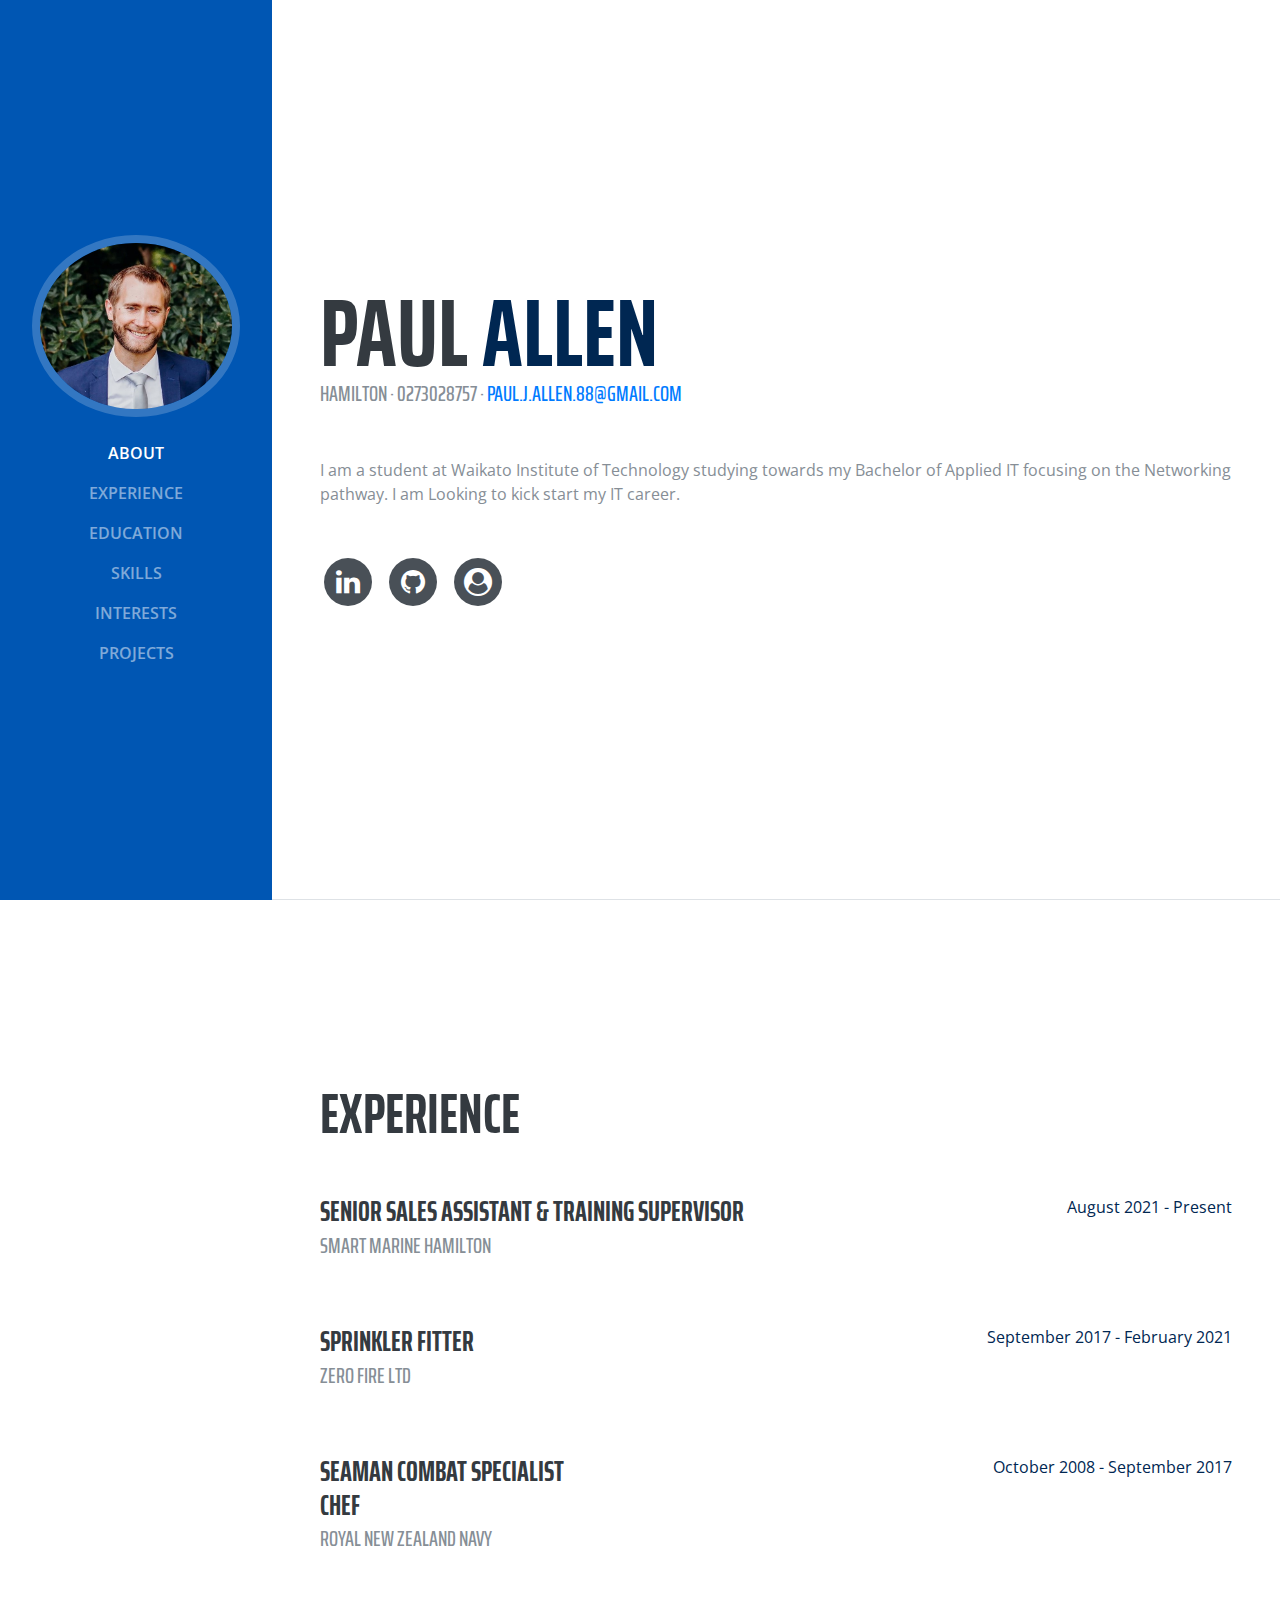
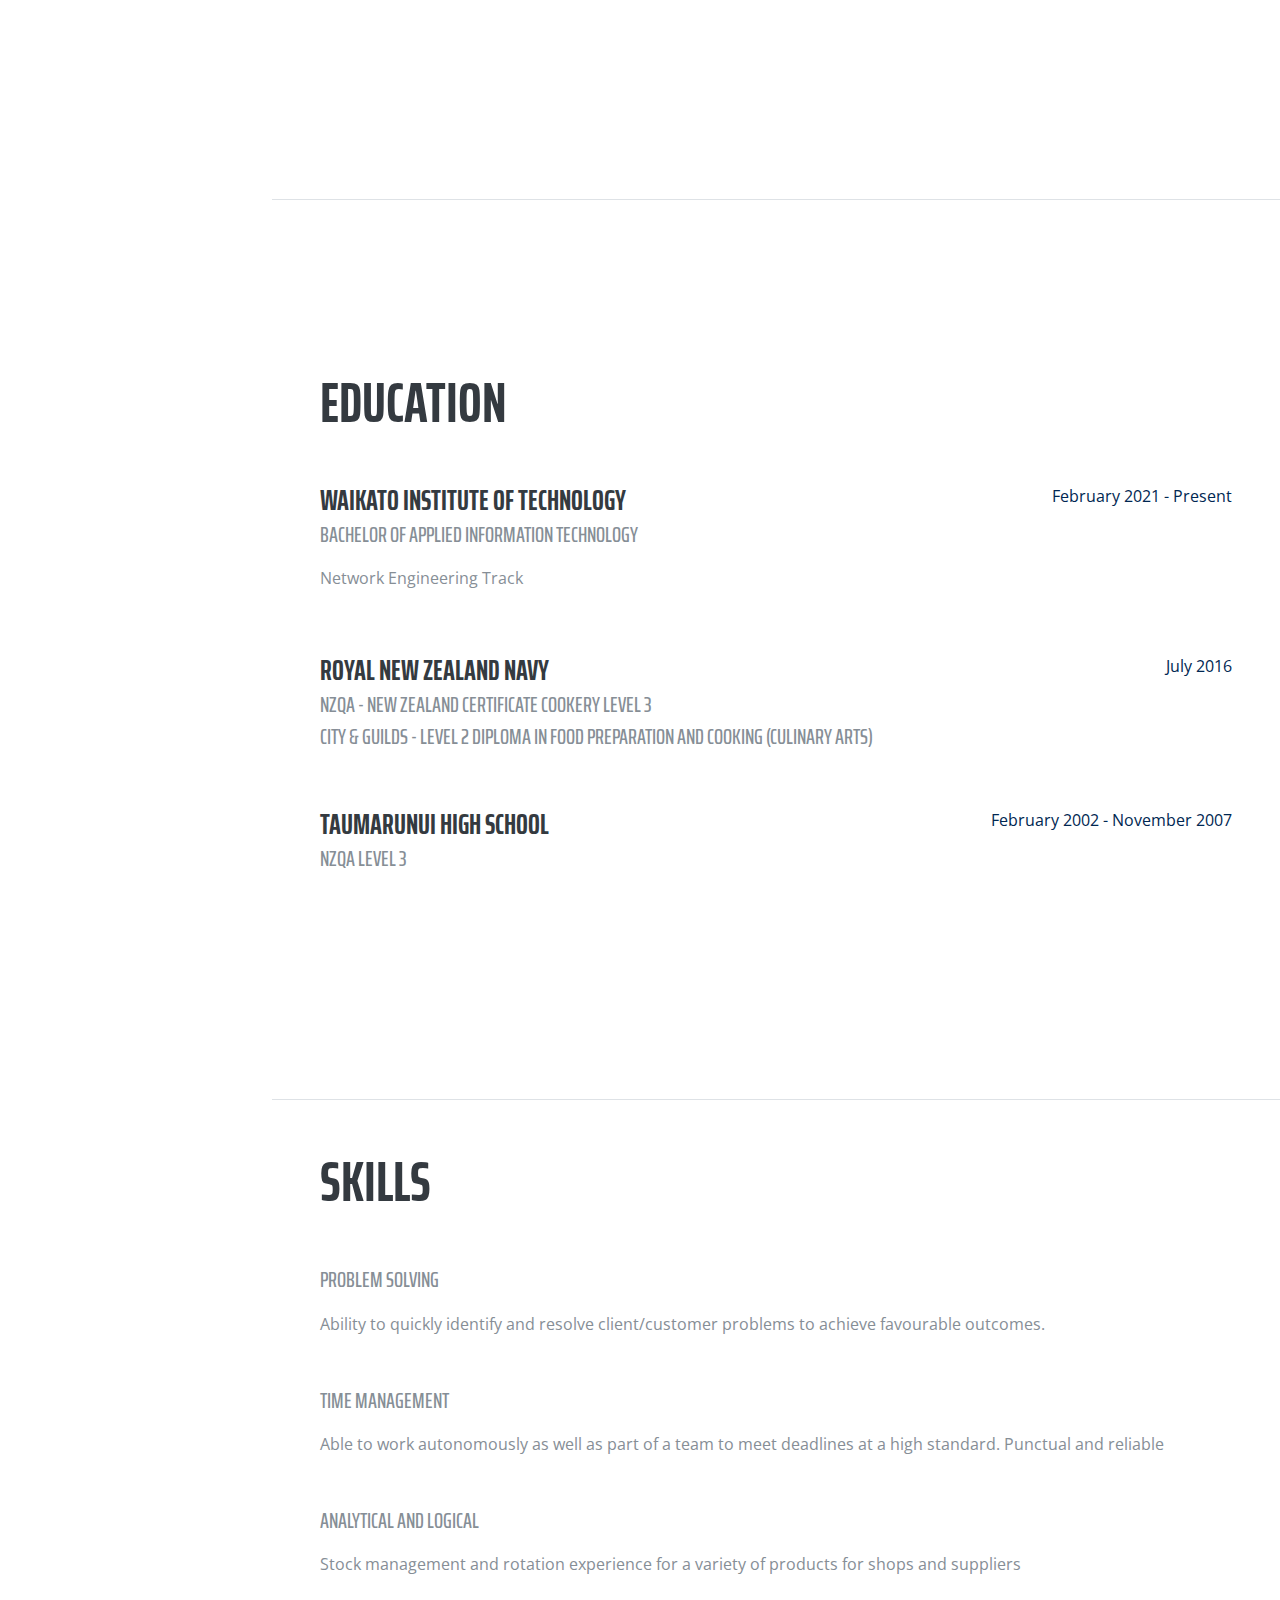
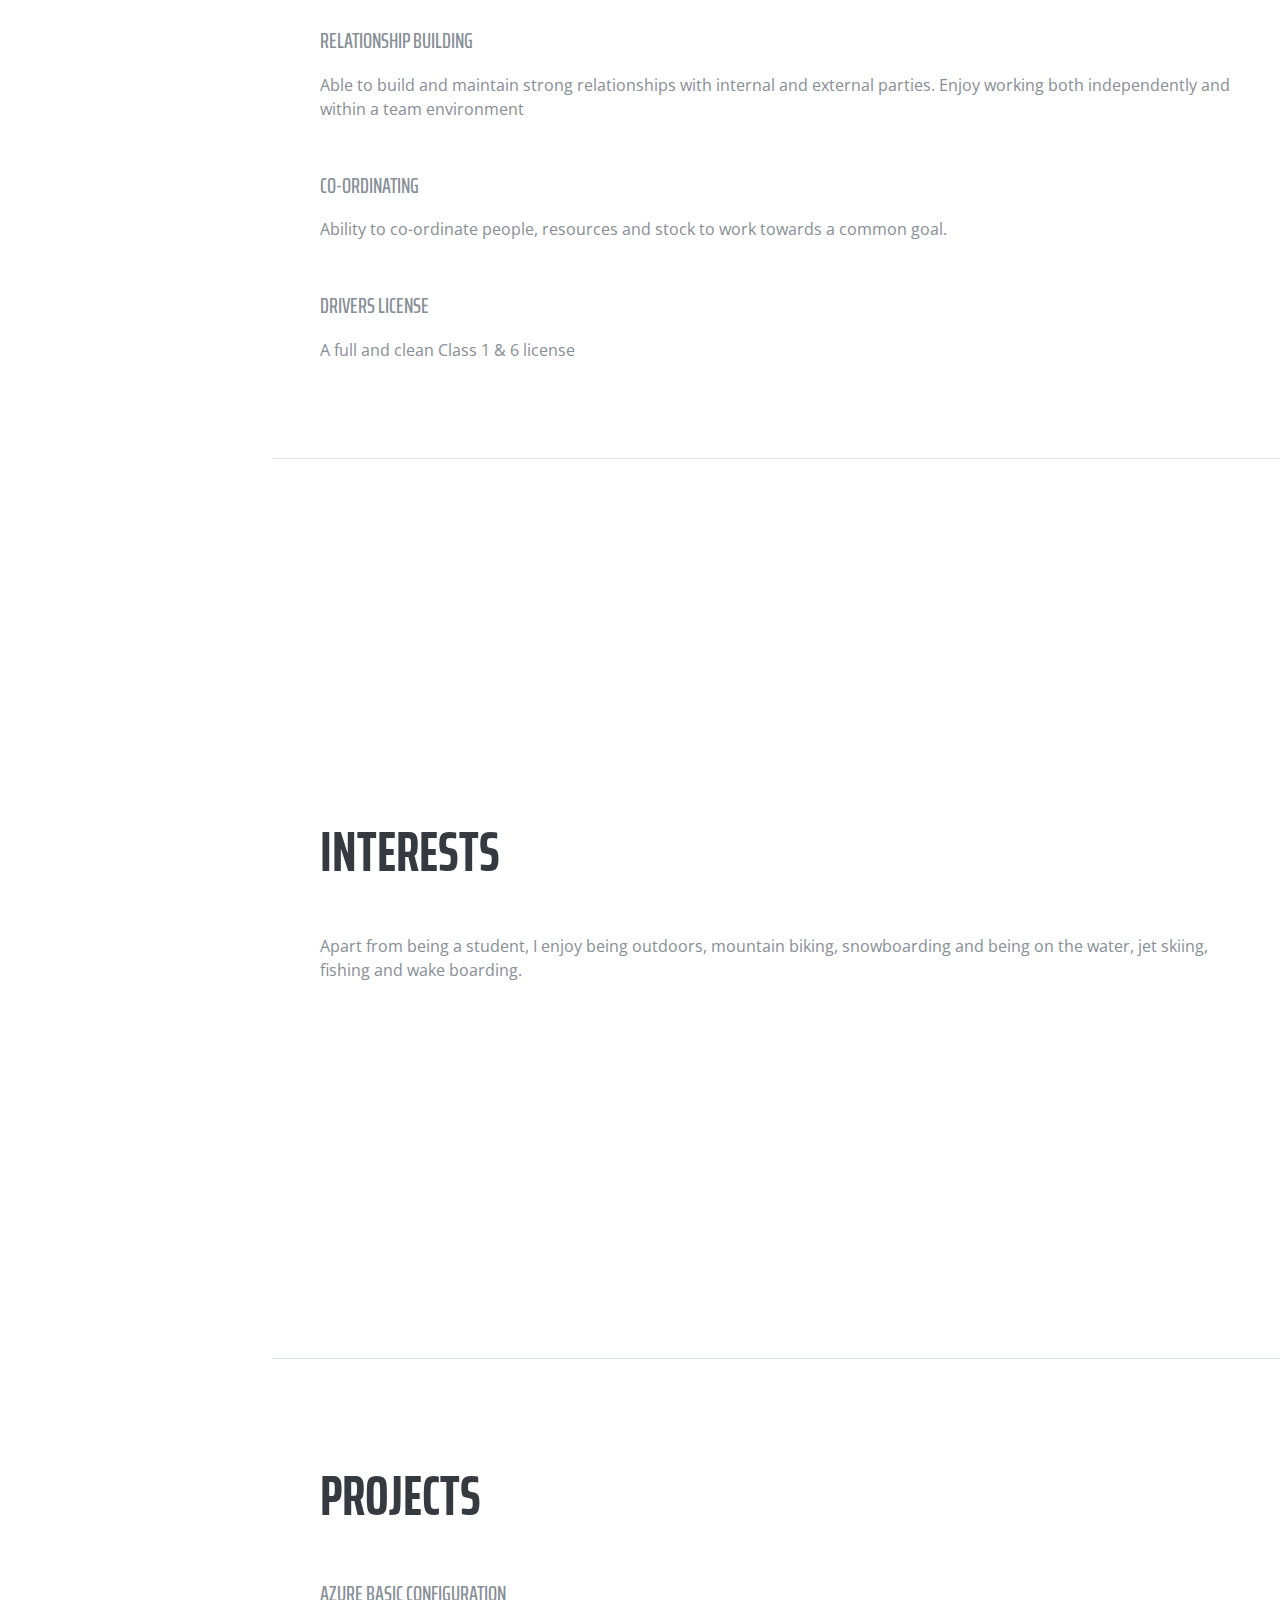
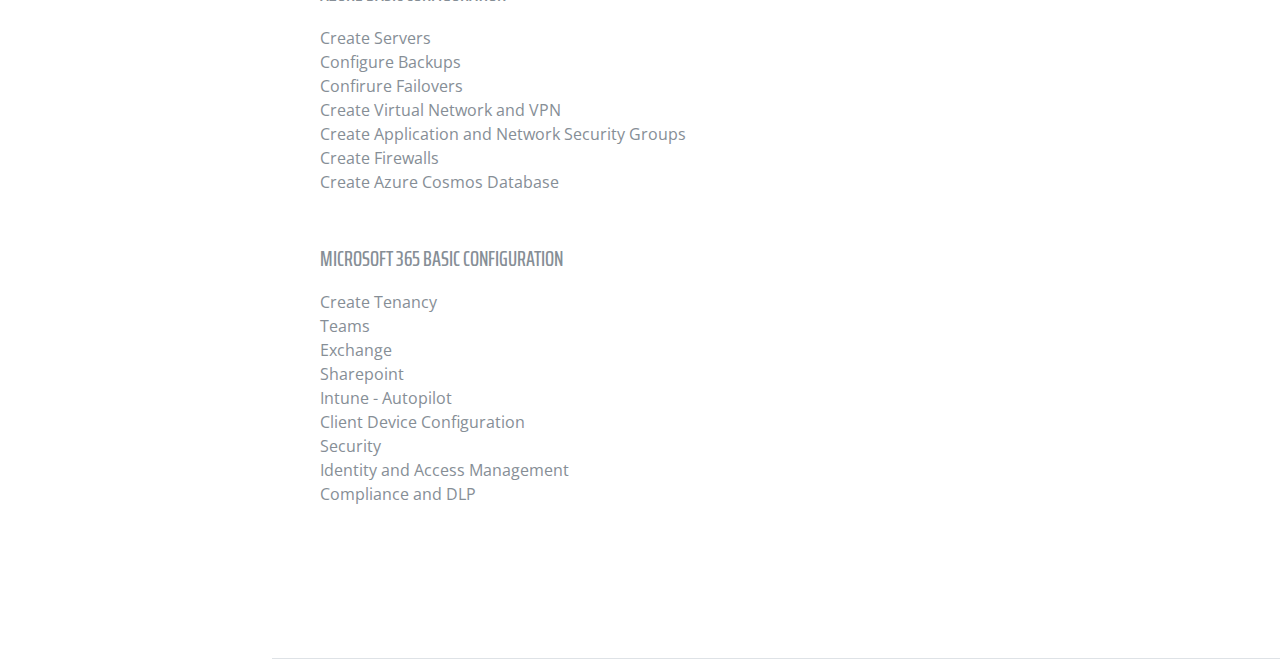
==== index.html @ df07404b "Add files via upload" ====
<!DOCTYPE html>
<html lang="en">

  <head>

    <meta charset="utf-8">
    <meta name="viewport" content="width=device-width, initial-scale=1, shrink-to-fit=no">
    <meta name="description" content="">
    <meta name="author" content="">

    <title>Resume - Start Bootstrap Theme</title>

    <!-- Bootstrap core CSS -->
    <link href="vendor/bootstrap/css/bootstrap.min.css" rel="stylesheet">

    <!-- Custom fonts for this template -->
    <link href="https://fonts.googleapis.com/css?family=Saira+Extra+Condensed:100,200,300,400,500,600,700,800,900" rel="stylesheet">
    <link href="https://fonts.googleapis.com/css?family=Open+Sans:300,300i,400,400i,600,600i,700,700i,800,800i" rel="stylesheet">
    <link href="vendor/font-awesome/css/font-awesome.min.css" rel="stylesheet">
    <link href="vendor/devicons/css/devicons.min.css" rel="stylesheet">
    <link href="vendor/simple-line-icons/css/simple-line-icons.css" rel="stylesheet">

    <!-- Custom styles for this template -->
    <link href="css/resume.min.css" rel="stylesheet">

  </head>

  <body id="page-top">

    <nav class="navbar navbar-expand-lg navbar-dark bg-primary fixed-top" id="sideNav">
      <a class="navbar-brand js-scroll-trigger" href="#page-top">
        <span class="d-block d-lg-none">Start Bootstrap</span>
        <span class="d-none d-lg-block">
          <img class="img-fluid img-profile rounded-circle mx-auto mb-2" src="img/profile.jpg" alt="">
        </span>
      </a>
      <button class="navbar-toggler" type="button" data-toggle="collapse" data-target="#navbarSupportedContent" aria-controls="navbarSupportedContent" aria-expanded="false" aria-label="Toggle navigation">
        <span class="navbar-toggler-icon"></span>
      </button>
      <div class="collapse navbar-collapse" id="navbarSupportedContent">
        <ul class="navbar-nav">
          <li class="nav-item">
            <a class="nav-link js-scroll-trigger" href="#about">About</a>
          </li>
          <li class="nav-item">
            <a class="nav-link js-scroll-trigger" href="#experience">Experience</a>
          </li>
          <li class="nav-item">
            <a class="nav-link js-scroll-trigger" href="#education">Education</a>
          </li>
          <li class="nav-item">
            <a class="nav-link js-scroll-trigger" href="#skills">Skills</a>
          </li>
          <li class="nav-item">
            <a class="nav-link js-scroll-trigger" href="#interests">Interests</a>
          </li>
          <li class="nav-item">
            <a class="nav-link js-scroll-trigger" href="#projects">Projects</a>
          </li>
        </ul>
      </div>
    </nav>

    <div class="container-fluid p-0">

      <section class="resume-section p-3 p-lg-5 d-flex d-column" id="about">
        <div class="my-auto">
          <h1 class="mb-0">Paul
            <span class="text-primary">Allen</span>
          </h1>
          <div class="subheading mb-5">Hamilton · 0273028757 ·
            <a href="mailto:name@email.com">paul.j.allen.88@gmail.com</a>
          </div>
          <p class="mb-5">I am a student at Waikato Institute of Technology studying towards my Bachelor of Applied IT focusing on the Networking pathway. I am Looking to kick start my IT career. </p>
          <ul class="list-inline list-social-icons mb-0">
            <li class="list-inline-item">
              <a href="https://www.linkedin.com/in/paul-allen-242114242/">
                <span class="fa-stack fa-lg">
                  <i class="fa fa-circle fa-stack-2x"></i>
                  <i class="fa fa-linkedin fa-stack-1x fa-inverse"></i>
                </span>
              </a>
            </li>
            <li class="list-inline-item">
              <a href="https://github.com/Paul-Allen">
                <span class="fa-stack fa-lg">
                  <i class="fa fa-circle fa-stack-2x"></i>
                  <i class="fa fa-github fa-stack-1x fa-inverse"></i>
                </span>
              </a>
            </li>
            <li class="list-inline-item">
              <a href="#">
                <span class="fa-stack fa-lg">
                  <i class="fa fa-circle fa-stack-2x"></i>
                  <i class="fa fa-user-circle fa-stack-1x fa-inverse"></i>
                </span>
              </a>
            </li>
          </ul>
        </div>
      </section>

      <section class="resume-section p-3 p-lg-5 d-flex flex-column" id="experience">
        <div class="my-auto">
          <h2 class="mb-5">Experience</h2>

          <div class="resume-item d-flex flex-column flex-md-row mb-5">
            <div class="resume-content mr-auto">
              <h3 class="mb-0">Senior Sales Assistant & Training Supervisor</h3>
              <div class="subheading mb-3">Smart Marine Hamilton</div>
              <p></p>
            </div>
            <div class="resume-date text-md-right">
              <span class="text-primary">August 2021 - Present</span>
            </div>
          </div>

          <div class="resume-item d-flex flex-column flex-md-row mb-5">
            <div class="resume-content mr-auto">
              <h3 class="mb-0">Sprinkler fitter</h3>
              <div class="subheading mb-3">Zero Fire Ltd</div>
              <p></p>
            </div>
            <div class="resume-date text-md-right">
              <span class="text-primary">September 2017 - February 2021</span>
            </div>
          </div>

          <div class="resume-item d-flex flex-column flex-md-row mb-5">
            <div class="resume-content mr-auto">
              <h3 class="mb-0">Seaman Combat Specialist <br>Chef</h3>
              <div class="subheading mb-3">Royal New Zealand Navy</div>
              <p></p>
            </div>
            <div class="resume-date text-md-right">
              <span class="text-primary">October 2008 - September 2017</span>
            </div>
          </div>

        </div>

      </section>

      <section class="resume-section p-3 p-lg-5 d-flex flex-column" id="education">
        <div class="my-auto">
          <h2 class="mb-5">Education</h2>

          <div class="resume-item d-flex flex-column flex-md-row mb-5">
            <div class="resume-content mr-auto">
              <h3 class="mb-0">Waikato Institute of Technology</h3>
              <div class="subheading mb-3">Bachelor of Applied Information Technology</div>
              <div>Network Engineering Track</div>
              <p></p>
            </div>
            <div class="resume-date text-md-right">
              <span class="text-primary">February 2021 - Present</span>
            </div>
          </div>

          <div class="resume-item d-flex flex-column flex-md-row">
            <div class="resume-content mr-auto">
              <h3 class="mb-0">Royal New Zealand Navy</h3>
              <div class="subheading mb-3">NZQA - New Zealand Certificate Cookery Level 3<br>City & Guilds - Level 2 Diploma in Food Preparation and Cooking (Culinary Arts)</div>
              <p><br></p>
            </div>
            <div class="resume-date text-md-right">
              <span class="text-primary">July 2016</span>
            </div>
          </div>

          <div class="resume-item d-flex flex-column flex-md-row">
            <div class="resume-content mr-auto">
              <h3 class="mb-0">Taumarunui High School</h3>
              <div class="subheading mb-3">NZQA Level 3</div>
              <p><br></p>
            </div>
            <div class="resume-date text-md-right">
              <span class="text-primary">February 2002 - November 2007</span>
            </div>
          </div>

        </div>
      </section>

      <section class="resume-section p-3 p-lg-5 d-flex flex-column" id="skills">
        <div class="my-auto">
          <h2 class="mb-5">Skills</h2>

          <div class="subheading mb-3">Problem solving</div>
          <p class="mb-5">Ability to quickly identify and resolve client/customer problems to achieve favourable
            outcomes.</p>

          <div class="subheading mb-3">Time management</div>
          <p class="mb-5">Able to work autonomously as well as part of a team to meet deadlines at a high standard.
            Punctual and reliable</p>

          <div class="subheading mb-3">Analytical and Logical</div>
          <p class="mb-5">Stock management and rotation experience for a variety of products for shops and suppliers</p>

          <div class="subheading mb-3">Relationship Building </div>
          <p class="mb-5">Able to build and maintain strong relationships with internal and external parties.
            Enjoy working both independently and within a team environment
          </p>

          <div class="subheading mb-3">Co-Ordinating</div>
          <p class="mb-5">Ability to co-ordinate people, resources and stock to work towards a common goal.
          </p>

          <div class="subheading mb-3">Drivers License</div>
          <p class="mb-5">A full and clean Class 1 & 6 license</p>

        </div>
      </section>

      <section class="resume-section p-3 p-lg-5 d-flex flex-column" id="interests">
        <div class="my-auto">
          <h2 class="mb-5">Interests</h2>
          <p>Apart from being a student, I enjoy being outdoors, mountain biking, snowboarding and being on the water, jet skiing, fishing and wake boarding.</p>
          <p class="mb-0"></p>
        </div>
      </section>

      <section class="resume-section p-3 p-lg-5 d-flex flex-column" id="projects">
        <div class="my-auto">
          <h2 class="mb-5">Projects</h2>

          <div class="subheading mb-3">Azure Basic Configuration</div>
          <p class="mb-5">
            Create Servers<br>
            Configure Backups<br>
            Confirure Failovers<br>
            Create Virtual Network and VPN<br>
            Create Application and Network Security Groups<br>
            Create Firewalls<br>
            Create Azure Cosmos Database

          </p>

          <div class="subheading mb-3">Microsoft 365 Basic Configuration</div>
        <p class="mb-5">
          Create Tenancy<br>
          Teams<br>
          Exchange<br>
          Sharepoint<br>
          Intune - Autopilot<br>
          Client Device Configuration<br>
          Security<br>
          Identity and Access Management<br>
          Compliance and DLP
        </p>

        </div>
      </section>

    </div>

    <!-- Bootstrap core JavaScript -->
    <script src="vendor/jquery/jquery.min.js"></script>
    <script src="vendor/bootstrap/js/bootstrap.bundle.min.js"></script>

    <!-- Plugin JavaScript -->
    <script src="vendor/jquery-easing/jquery.easing.min.js"></script>

    <!-- Custom scripts for this template -->
    <script src="js/resume.min.js"></script>

  </body>

</html>
---- vendor/devicons/css/devicons.min.css ----
/*!
 *  Devicons 1.8.0 made by Theodore Vorillas / http://vorillaz.com 
 */
@font-face{font-family:devicons;src:url(../fonts/devicons.eot?xqxft6);src:url(../fonts/devicons.eot?#iefixxqxft6) format("embedded-opentype"),url(../fonts/devicons.woff?xqxft6) format("woff"),url(../fonts/devicons.ttf?xqxft6) format("truetype"),url(../fonts/devicons.svg?xqxft6#devicons) format("svg");font-weight:400;font-style:normal}.devicons{font-family:devicons;speak:none;font-style:normal;font-weight:400;font-variant:normal;text-transform:none;line-height:1;-webkit-font-smoothing:antialiased;-moz-osx-font-smoothing:grayscale}.devicons-git:before{content:"\e602"}.devicons-git_compare:before{content:"\e628"}.devicons-git_branch:before{content:"\e625"}.devicons-git_commit:before{content:"\e629"}.devicons-git_pull_request:before{content:"\e626"}.devicons-git_merge:before{content:"\e627"}.devicons-bitbucket:before{content:"\e603"}.devicons-github_alt:before{content:"\e608"}.devicons-github_badge:before{content:"\e609"}.devicons-github:before{content:"\e60a"}.devicons-github_full:before{content:"\e617"}.devicons-java:before{content:"\e638"}.devicons-ruby:before{content:"\e639"}.devicons-scala:before{content:"\e637"}.devicons-python:before{content:"\e63c"}.devicons-go:before{content:"\e624"}.devicons-ruby_on_rails:before{content:"\e63b"}.devicons-django:before{content:"\e61d"}.devicons-markdown:before{content:"\e63e"}.devicons-php:before{content:"\e63d"}.devicons-mysql:before{content:"\e604"}.devicons-streamline:before{content:"\e605"}.devicons-database:before{content:"\e606"}.devicons-laravel:before{content:"\e63f"}.devicons-javascript:before{content:"\e64e"}.devicons-angular:before{content:"\e653"}.devicons-backbone:before{content:"\e652"}.devicons-coffeescript:before{content:"\e651"}.devicons-jquery:before{content:"\e650"}.devicons-modernizr:before{content:"\e620"}.devicons-jquery_ui:before{content:"\e654"}.devicons-ember:before{content:"\e61b"}.devicons-dojo:before{content:"\e61c"}.devicons-nodejs:before{content:"\e619"}.devicons-nodejs_small:before{content:"\e618"}.devicons-javascript_shield:before{content:"\e64f"}.devicons-bootstrap:before{content:"\e647"}.devicons-sass:before{content:"\e64b"}.devicons-css3_full:before{content:"\e64a"}.devicons-css3:before{content:"\e649"}.devicons-html5:before{content:"\e636"}.devicons-html5_multimedia:before{content:"\e632"}.devicons-html5_device_access:before{content:"\e633"}.devicons-html5_3d_effects:before{content:"\e635"}.devicons-html5_connectivity:before{content:"\e634"}.devicons-ghost_small:before{content:"\e614"}.devicons-ghost:before{content:"\e61f"}.devicons-magento:before{content:"\e640"}.devicons-joomla:before{content:"\e641"}.devicons-jekyll_small:before{content:"\e60d"}.devicons-drupal:before{content:"\e642"}.devicons-wordpress:before{content:"\e60b"}.devicons-grunt:before{content:"\e64c"}.devicons-bower:before{content:"\e64d"}.devicons-npm:before{content:"\e61e"}.devicons-yahoo_small:before{content:"\e62b"}.devicons-yahoo:before{content:"\e615"}.devicons-bing_small:before{content:"\e600"}.devicons-windows:before{content:"\e60f"}.devicons-linux:before{content:"\e612"}.devicons-ubuntu:before{content:"\e63a"}.devicons-android:before{content:"\e60e"}.devicons-apple:before{content:"\e611"}.devicons-appstore:before{content:"\e613"}.devicons-phonegap:before{content:"\e630"}.devicons-blackberry:before{content:"\e623"}.devicons-stackoverflow:before{content:"\e610"}.devicons-techcrunch:before{content:"\e62c"}.devicons-codrops:before{content:"\e62f"}.devicons-css_tricks:before{content:"\e601"}.devicons-smashing_magazine:before{content:"\e62d"}.devicons-netmagazine:before{content:"\e62e"}.devicons-codepen:before{content:"\e616"}.devicons-cssdeck:before{content:"\e62a"}.devicons-hackernews:before{content:"\e61a"}.devicons-dropbox:before{content:"\e607"}.devicons-google_drive:before{content:"\e631"}.devicons-visualstudio:before{content:"\e60c"}.devicons-unity_small:before{content:"\e621"}.devicons-raspberry_pi:before{content:"\e622"}.devicons-chrome:before{content:"\e643"}.devicons-ie:before{content:"\e644"}.devicons-firefox:before{content:"\e645"}.devicons-opera:before{content:"\e646"}.devicons-safari:before{content:"\e648"}.devicons-swift:before{content:"\e655"}.devicons-symfony:before{content:"\e656"}.devicons-symfony_badge:before{content:"\e657"}.devicons-less:before{content:"\e658"}.devicons-stylus:before{content:"\e659"}.devicons-trello:before{content:"\e65a"}.devicons-atlassian:before{content:"\e65b"}.devicons-jira:before{content:"\e65c"}.devicons-envato:before{content:"\e65d"}.devicons-snap_svg:before{content:"\e65e"}.devicons-raphael:before{content:"\e65f"}.devicons-google_analytics:before{content:"\e660"}.devicons-compass:before{content:"\e661"}.devicons-onedrive:before{content:"\e662"}.devicons-gulp:before{content:"\e663"}.devicons-atom:before{content:"\e664"}.devicons-cisco:before{content:"\e665"}.devicons-nancy:before{content:"\e666"}.devicons-clojure:before{content:"\e668"}.devicons-clojure_alt:before{content:"\e66a"}.devicons-perl:before{content:"\e669"}.devicons-celluloid:before{content:"\e66b"}.devicons-w3c:before{content:"\e66c"}.devicons-redis:before{content:"\e66d"}.devicons-postgresql:before{content:"\e66e"}.devicons-webplatform:before{content:"\e66f"}.devicons-jenkins:before{content:"\e667"}.devicons-requirejs:before{content:"\e670"}.devicons-opensource:before{content:"\e671"}.devicons-typo3:before{content:"\e672"}.devicons-uikit:before{content:"\e673"}.devicons-doctrine:before{content:"\e674"}.devicons-groovy:before{content:"\e675"}.devicons-nginx:before{content:"\e676"}.devicons-haskell:before{content:"\e677"}.devicons-zend:before{content:"\e678"}.devicons-gnu:before{content:"\e679"}.devicons-yeoman:before{content:"\e67a"}.devicons-heroku:before{content:"\e67b"}.devicons-debian:before{content:"\e67d"}.devicons-travis:before{content:"\e67e"}.devicons-dotnet:before{content:"\e67f"}.devicons-codeigniter:before{content:"\e680"}.devicons-javascript_badge:before{content:"\e681"}.devicons-yii:before{content:"\e682"}.devicons-msql_server:before{content:"\e67c"}.devicons-composer:before{content:"\e683"}.devicons-krakenjs_badge:before{content:"\e684"}.devicons-krakenjs:before{content:"\e685"}.devicons-mozilla:before{content:"\e686"}.devicons-firebase:before{content:"\e687"}.devicons-sizzlejs:before{content:"\e688"}.devicons-creativecommons:before{content:"\e689"}.devicons-creativecommons_badge:before{content:"\e68a"}.devicons-mitlicence:before{content:"\e68b"}.devicons-senchatouch:before{content:"\e68c"}.devicons-bugsense:before{content:"\e68d"}.devicons-extjs:before{content:"\e68e"}.devicons-mootools_badge:before{content:"\e68f"}.devicons-mootools:before{content:"\e690"}.devicons-ruby_rough:before{content:"\e691"}.devicons-komodo:before{content:"\e692"}.devicons-coda:before{content:"\e693"}.devicons-bintray:before{content:"\e694"}.devicons-terminal:before{content:"\e695"}.devicons-code:before{content:"\e696"}.devicons-responsive:before{content:"\e697"}.devicons-dart:before{content:"\e698"}.devicons-aptana:before{content:"\e699"}.devicons-mailchimp:before{content:"\e69a"}.devicons-netbeans:before{content:"\e69b"}.devicons-dreamweaver:before{content:"\e69c"}.devicons-brackets:before{content:"\e69d"}.devicons-eclipse:before{content:"\e69e"}.devicons-cloud9:before{content:"\e69f"}.devicons-scrum:before{content:"\e6a0"}.devicons-prolog:before{content:"\e6a1"}.devicons-terminal_badge:before{content:"\e6a2"}.devicons-code_badge:before{content:"\e6a3"}.devicons-mongodb:before{content:"\e6a4"}.devicons-meteor:before{content:"\e6a5"}.devicons-meteorfull:before{content:"\e6a6"}.devicons-fsharp:before{content:"\e6a7"}.devicons-rust:before{content:"\e6a8"}.devicons-ionic:before{content:"\e6a9"}.devicons-sublime:before{content:"\e6aa"}.devicons-appcelerator:before{content:"\e6ab"}.devicons-asterisk:before{content:"\e6ac"}.devicons-aws:before{content:"\e6ad"}.devicons-digital-ocean:before{content:"\e6ae"}.devicons-dlang:before{content:"\e6af"}.devicons-docker:before{content:"\e6b0"}.devicons-erlang:before{content:"\e6b1"}.devicons-google-cloud-platform:before{content:"\e6b2"}.devicons-grails:before{content:"\e6b3"}.devicons-illustrator:before{content:"\e6b4"}.devicons-intellij:before{content:"\e6b5"}.devicons-materializecss:before{content:"\e6b6"}.devicons-openshift:before{content:"\e6b7"}.devicons-photoshop:before{content:"\e6b8"}.devicons-rackspace:before{content:"\e6b9"}.devicons-react:before{content:"\e6ba"}.devicons-redhat:before{content:"\e6bb"}.devicons-scriptcs:before{content:"\e6bc"}.devicons-sqllite:before{content:"\e6c4"}.devicons-vim:before{content:"\e6c5"}
---- vendor/simple-line-icons/css/simple-line-icons.css ----
@font-face {
  font-family: 'simple-line-icons';
  src: url('../fonts/Simple-Line-Icons.eot?v=2.4.0');
  src: url('../fonts/Simple-Line-Icons.eot?v=2.4.0#iefix') format('embedded-opentype'), url('../fonts/Simple-Line-Icons.woff2?v=2.4.0') format('woff2'), url('../fonts/Simple-Line-Icons.ttf?v=2.4.0') format('truetype'), url('../fonts/Simple-Line-Icons.woff?v=2.4.0') format('woff'), url('../fonts/Simple-Line-Icons.svg?v=2.4.0#simple-line-icons') format('svg');
  font-weight: normal;
  font-style: normal;
}
/*
 Use the following CSS code if you want to have a class per icon.
 Instead of a list of all class selectors, you can use the generic [class*="icon-"] selector, but it's slower:
*/
.icon-user,
.icon-people,
.icon-user-female,
.icon-user-follow,
.icon-user-following,
.icon-user-unfollow,
.icon-login,
.icon-logout,
.icon-emotsmile,
.icon-phone,
.icon-call-end,
.icon-call-in,
.icon-call-out,
.icon-map,
.icon-location-pin,
.icon-direction,
.icon-directions,
.icon-compass,
.icon-layers,
.icon-menu,
.icon-list,
.icon-options-vertical,
.icon-options,
.icon-arrow-down,
.icon-arrow-left,
.icon-arrow-right,
.icon-arrow-up,
.icon-arrow-up-circle,
.icon-arrow-left-circle,
.icon-arrow-right-circle,
.icon-arrow-down-circle,
.icon-check,
.icon-clock,
.icon-plus,
.icon-minus,
.icon-close,
.icon-event,
.icon-exclamation,
.icon-organization,
.icon-trophy,
.icon-screen-smartphone,
.icon-screen-desktop,
.icon-plane,
.icon-notebook,
.icon-mustache,
.icon-mouse,
.icon-magnet,
.icon-energy,
.icon-disc,
.icon-cursor,
.icon-cursor-move,
.icon-crop,
.icon-chemistry,
.icon-speedometer,
.icon-shield,
.icon-screen-tablet,
.icon-magic-wand,
.icon-hourglass,
.icon-graduation,
.icon-ghost,
.icon-game-controller,
.icon-fire,
.icon-eyeglass,
.icon-envelope-open,
.icon-envelope-letter,
.icon-bell,
.icon-badge,
.icon-anchor,
.icon-wallet,
.icon-vector,
.icon-speech,
.icon-puzzle,
.icon-printer,
.icon-present,
.icon-playlist,
.icon-pin,
.icon-picture,
.icon-handbag,
.icon-globe-alt,
.icon-globe,
.icon-folder-alt,
.icon-folder,
.icon-film,
.icon-feed,
.icon-drop,
.icon-drawer,
.icon-docs,
.icon-doc,
.icon-diamond,
.icon-cup,
.icon-calculator,
.icon-bubbles,
.icon-briefcase,
.icon-book-open,
.icon-basket-loaded,
.icon-basket,
.icon-bag,
.icon-action-undo,
.icon-action-redo,
.icon-wrench,
.icon-umbrella,
.icon-trash,
.icon-tag,
.icon-support,
.icon-frame,
.icon-size-fullscreen,
.icon-size-actual,
.icon-shuffle,
.icon-share-alt,
.icon-share,
.icon-rocket,
.icon-question,
.icon-pie-chart,
.icon-pencil,
.icon-note,
.icon-loop,
.icon-home,
.icon-grid,
.icon-graph,
.icon-microphone,
.icon-music-tone-alt,
.icon-music-tone,
.icon-earphones-alt,
.icon-earphones,
.icon-equalizer,
.icon-like,
.icon-dislike,
.icon-control-start,
.icon-control-rewind,
.icon-control-play,
.icon-control-pause,
.icon-control-forward,
.icon-control-end,
.icon-volume-1,
.icon-volume-2,
.icon-volume-off,
.icon-calendar,
.icon-bulb,
.icon-chart,
.icon-ban,
.icon-bubble,
.icon-camrecorder,
.icon-camera,
.icon-cloud-download,
.icon-cloud-upload,
.icon-envelope,
.icon-eye,
.icon-flag,
.icon-heart,
.icon-info,
.icon-key,
.icon-link,
.icon-lock,
.icon-lock-open,
.icon-magnifier,
.icon-magnifier-add,
.icon-magnifier-remove,
.icon-paper-clip,
.icon-paper-plane,
.icon-power,
.icon-refresh,
.icon-reload,
.icon-settings,
.icon-star,
.icon-symbol-female,
.icon-symbol-male,
.icon-target,
.icon-credit-card,
.icon-paypal,
.icon-social-tumblr,
.icon-social-twitter,
.icon-social-facebook,
.icon-social-instagram,
.icon-social-linkedin,
.icon-social-pinterest,
.icon-social-github,
.icon-social-google,
.icon-social-reddit,
.icon-social-skype,
.icon-social-dribbble,
.icon-social-behance,
.icon-social-foursqare,
.icon-social-soundcloud,
.icon-social-spotify,
.icon-social-stumbleupon,
.icon-social-youtube,
.icon-social-dropbox,
.icon-social-vkontakte,
.icon-social-steam {
  font-family: 'simple-line-icons';
  speak: none;
  font-style: normal;
  font-weight: normal;
  font-variant: normal;
  text-transform: none;
  line-height: 1;
  /* Better Font Rendering =========== */
  -webkit-font-smoothing: antialiased;
  -moz-osx-font-smoothing: grayscale;
}
.icon-user:before {
  content: "\e005";
}
.icon-people:before {
  content: "\e001";
}
.icon-user-female:before {
  content: "\e000";
}
.icon-user-follow:before {
  content: "\e002";
}
.icon-user-following:before {
  content: "\e003";
}
.icon-user-unfollow:before {
  content: "\e004";
}
.icon-login:before {
  content: "\e066";
}
.icon-logout:before {
  content: "\e065";
}
.icon-emotsmile:before {
  content: "\e021";
}
.icon-phone:before {
  content: "\e600";
}
.icon-call-end:before {
  content: "\e048";
}
.icon-call-in:before {
  content: "\e047";
}
.icon-call-out:before {
  content: "\e046";
}
.icon-map:before {
  content: "\e033";
}
.icon-location-pin:before {
  content: "\e096";
}
.icon-direction:before {
  content: "\e042";
}
.icon-directions:before {
  content: "\e041";
}
.icon-compass:before {
  content: "\e045";
}
.icon-layers:before {
  content: "\e034";
}
.icon-menu:before {
  content: "\e601";
}
.icon-list:before {
  content: "\e067";
}
.icon-options-vertical:before {
  content: "\e602";
}
.icon-options:before {
  content: "\e603";
}
.icon-arrow-down:before {
  content: "\e604";
}
.icon-arrow-left:before {
  content: "\e605";
}
.icon-arrow-right:before {
  content: "\e606";
}
.icon-arrow-up:before {
  content: "\e607";
}
.icon-arrow-up-circle:before {
  content: "\e078";
}
.icon-arrow-left-circle:before {
  content: "\e07a";
}
.icon-arrow-right-circle:before {
  content: "\e079";
}
.icon-arrow-down-circle:before {
  content: "\e07b";
}
.icon-check:before {
  content: "\e080";
}
.icon-clock:before {
  content: "\e081";
}
.icon-plus:before {
  content: "\e095";
}
.icon-minus:before {
  content: "\e615";
}
.icon-close:before {
  content: "\e082";
}
.icon-event:before {
  content: "\e619";
}
.icon-exclamation:before {
  content: "\e617";
}
.icon-organization:before {
  content: "\e616";
}
.icon-trophy:before {
  content: "\e006";
}
.icon-screen-smartphone:before {
  content: "\e010";
}
.icon-screen-desktop:before {
  content: "\e011";
}
.icon-plane:before {
  content: "\e012";
}
.icon-notebook:before {
  content: "\e013";
}
.icon-mustache:before {
  content: "\e014";
}
.icon-mouse:before {
  content: "\e015";
}
.icon-magnet:before {
  content: "\e016";
}
.icon-energy:before {
  content: "\e020";
}
.icon-disc:before {
  content: "\e022";
}
.icon-cursor:before {
  content: "\e06e";
}
.icon-cursor-move:before {
  content: "\e023";
}
.icon-crop:before {
  content: "\e024";
}
.icon-chemistry:before {
  content: "\e026";
}
.icon-speedometer:before {
  content: "\e007";
}
.icon-shield:before {
  content: "\e00e";
}
.icon-screen-tablet:before {
  content: "\e00f";
}
.icon-magic-wand:before {
  content: "\e017";
}
.icon-hourglass:before {
  content: "\e018";
}
.icon-graduation:before {
  content: "\e019";
}
.icon-ghost:before {
  content: "\e01a";
}
.icon-game-controller:before {
  content: "\e01b";
}
.icon-fire:before {
  content: "\e01c";
}
.icon-eyeglass:before {
  content: "\e01d";
}
.icon-envelope-open:before {
  content: "\e01e";
}
.icon-envelope-letter:before {
  content: "\e01f";
}
.icon-bell:before {
  content: "\e027";
}
.icon-badge:before {
  content: "\e028";
}
.icon-anchor:before {
  content: "\e029";
}
.icon-wallet:before {
  content: "\e02a";
}
.icon-vector:before {
  content: "\e02b";
}
.icon-speech:before {
  content: "\e02c";
}
.icon-puzzle:before {
  content: "\e02d";
}
.icon-printer:before {
  content: "\e02e";
}
.icon-present:before {
  content: "\e02f";
}
.icon-playlist:before {
  content: "\e030";
}
.icon-pin:before {
  content: "\e031";
}
.icon-picture:before {
  content: "\e032";
}
.icon-handbag:before {
  content: "\e035";
}
.icon-globe-alt:before {
  content: "\e036";
}
.icon-globe:before {
  content: "\e037";
}
.icon-folder-alt:before {
  content: "\e039";
}
.icon-folder:before {
  content: "\e089";
}
.icon-film:before {
  content: "\e03a";
}
.icon-feed:before {
  content: "\e03b";
}
.icon-drop:before {
  content: "\e03e";
}
.icon-drawer:before {
  content: "\e03f";
}
.icon-docs:before {
  content: "\e040";
}
.icon-doc:before {
  content: "\e085";
}
.icon-diamond:before {
  content: "\e043";
}
.icon-cup:before {
  content: "\e044";
}
.icon-calculator:before {
  content: "\e049";
}
.icon-bubbles:before {
  content: "\e04a";
}
.icon-briefcase:before {
  content: "\e04b";
}
.icon-book-open:before {
  content: "\e04c";
}
.icon-basket-loaded:before {
  content: "\e04d";
}
.icon-basket:before {
  content: "\e04e";
}
.icon-bag:before {
  content: "\e04f";
}
.icon-action-undo:before {
  content: "\e050";
}
.icon-action-redo:before {
  content: "\e051";
}
.icon-wrench:before {
  content: "\e052";
}
.icon-umbrella:before {
  content: "\e053";
}
.icon-trash:before {
  content: "\e054";
}
.icon-tag:before {
  content: "\e055";
}
.icon-support:before {
  content: "\e056";
}
.icon-frame:before {
  content: "\e038";
}
.icon-size-fullscreen:before {
  content: "\e057";
}
.icon-size-actual:before {
  content: "\e058";
}
.icon-shuffle:before {
  content: "\e059";
}
.icon-share-alt:before {
  content: "\e05a";
}
.icon-share:before {
  content: "\e05b";
}
.icon-rocket:before {
  content: "\e05c";
}
.icon-question:before {
  content: "\e05d";
}
.icon-pie-chart:before {
  content: "\e05e";
}
.icon-pencil:before {
  content: "\e05f";
}
.icon-note:before {
  content: "\e060";
}
.icon-loop:before {
  content: "\e064";
}
.icon-home:before {
  content: "\e069";
}
.icon-grid:before {
  content: "\e06a";
}
.icon-graph:before {
  content: "\e06b";
}
.icon-microphone:before {
  content: "\e063";
}
.icon-music-tone-alt:before {
  content: "\e061";
}
.icon-music-tone:before {
  content: "\e062";
}
.icon-earphones-alt:before {
  content: "\e03c";
}
.icon-earphones:before {
  content: "\e03d";
}
.icon-equalizer:before {
  content: "\e06c";
}
.icon-like:before {
  content: "\e068";
}
.icon-dislike:before {
  content: "\e06d";
}
.icon-control-start:before {
  content: "\e06f";
}
.icon-control-rewind:before {
  content: "\e070";
}
.icon-control-play:before {
  content: "\e071";
}
.icon-control-pause:before {
  content: "\e072";
}
.icon-control-forward:before {
  content: "\e073";
}
.icon-control-end:before {
  content: "\e074";
}
.icon-volume-1:before {
  content: "\e09f";
}
.icon-volume-2:before {
  content: "\e0a0";
}
.icon-volume-off:before {
  content: "\e0a1";
}
.icon-calendar:before {
  content: "\e075";
}
.icon-bulb:before {
  content: "\e076";
}
.icon-chart:before {
  content: "\e077";
}
.icon-ban:before {
  content: "\e07c";
}
.icon-bubble:before {
  content: "\e07d";
}
.icon-camrecorder:before {
  content: "\e07e";
}
.icon-camera:before {
  content: "\e07f";
}
.icon-cloud-download:before {
  content: "\e083";
}
.icon-cloud-upload:before {
  content: "\e084";
}
.icon-envelope:before {
  content: "\e086";
}
.icon-eye:before {
  content: "\e087";
}
.icon-flag:before {
  content: "\e088";
}
.icon-heart:before {
  content: "\e08a";
}
.icon-info:before {
  content: "\e08b";
}
.icon-key:before {
  content: "\e08c";
}
.icon-link:before {
  content: "\e08d";
}
.icon-lock:before {
  content: "\e08e";
}
.icon-lock-open:before {
  content: "\e08f";
}
.icon-magnifier:before {
  content: "\e090";
}
.icon-magnifier-add:before {
  content: "\e091";
}
.icon-magnifier-remove:before {
  content: "\e092";
}
.icon-paper-clip:before {
  content: "\e093";
}
.icon-paper-plane:before {
  content: "\e094";
}
.icon-power:before {
  content: "\e097";
}
.icon-refresh:before {
  content: "\e098";
}
.icon-reload:before {
  content: "\e099";
}
.icon-settings:before {
  content: "\e09a";
}
.icon-star:before {
  content: "\e09b";
}
.icon-symbol-female:before {
  content: "\e09c";
}
.icon-symbol-male:before {
  content: "\e09d";
}
.icon-target:before {
  content: "\e09e";
}
.icon-credit-card:before {
  content: "\e025";
}
.icon-paypal:before {
  content: "\e608";
}
.icon-social-tumblr:before {
  content: "\e00a";
}
.icon-social-twitter:before {
  content: "\e009";
}
.icon-social-facebook:before {
  content: "\e00b";
}
.icon-social-instagram:before {
  content: "\e609";
}
.icon-social-linkedin:before {
  content: "\e60a";
}
.icon-social-pinterest:before {
  content: "\e60b";
}
.icon-social-github:before {
  content: "\e60c";
}
.icon-social-google:before {
  content: "\e60d";
}
.icon-social-reddit:before {
  content: "\e60e";
}
.icon-social-skype:before {
  content: "\e60f";
}
.icon-social-dribbble:before {
  content: "\e00d";
}
.icon-social-behance:before {
  content: "\e610";
}
.icon-social-foursqare:before {
  content: "\e611";
}
.icon-social-soundcloud:before {
  content: "\e612";
}
.icon-social-spotify:before {
  content: "\e613";
}
.icon-social-stumbleupon:before {
  content: "\e614";
}
.icon-social-youtube:before {
  content: "\e008";
}
.icon-social-dropbox:before {
  content: "\e00c";
}
.icon-social-vkontakte:before {
  content: "\e618";
}
.icon-social-steam:before {
  content: "\e620";
}
---- css/resume.min.css ----
/*!
 * Start Bootstrap - Resume v4.0.0-beta.2 (https://startbootstrap.com/template-overviews/resume)
 * Copyright 2013-2017 Start Bootstrap
 * Licensed under MIT (https://github.com/BlackrockDigital/startbootstrap-resume/blob/master/LICENSE)
 */body{font-family:'Open Sans',serif;padding-top:54px;color:#868e96}@media (min-width:992px){body{padding-top:0;padding-left:17rem}}h1,h2,h3,h4,h5,h6{font-family:'Saira Extra Condensed',serif;font-weight:700;text-transform:uppercase;color:#343a40}h1{font-size:6rem;line-height:5.5rem}h2{font-size:3.5rem}.subheading{text-transform:uppercase;font-weight:500;font-family:'Saira Extra Condensed',serif;font-size:1.35rem}.list-social-icons a{color:#495057}.list-social-icons a:hover{color:#0056b3}.list-social-icons a .fa-lg{font-size:1.75rem}.list-icons{font-size:3rem}.list-icons .list-inline-item i:hover{color:#bd5d38}#sideNav .navbar-nav .nav-item .nav-link{font-weight:600;text-transform:uppercase}@media (min-width:992px){#sideNav{text-align:center;position:fixed;top:0;left:0;display:flex;flex-direction:column;width:17rem;height:100vh}#sideNav .navbar-brand{display:flex;margin:auto auto 0;padding:.5rem}#sideNav .navbar-brand .img-profile{max-width:13rem;max-height:13rem;border:.5rem solid rgba(255,255,255,.2)}#sideNav .navbar-collapse{display:flex;align-items:flex-start;flex-grow:0;width:100%;margin-bottom:auto}#sideNav .navbar-collapse .navbar-nav{flex-direction:column;width:100%}#sideNav .navbar-collapse .navbar-nav .nav-item{display:block}#sideNav .navbar-collapse .navbar-nav .nav-item .nav-link{display:block}}section.resume-section{border-bottom:1px solid #dee2e6;padding-top:5rem!important;padding-bottom:5rem!important}section.resume-section .resume-item .resume-date{min-width:none}@media (min-width:768px){section.resume-section{min-height:100vh}section.resume-section .resume-item .resume-date{min-width:18rem}}@media (min-width:992px){section.resume-section{padding-top:3rem!important;padding-bottom:3rem!important}}.bg-primary{background-color:#0056b3!important}.text-primary{color:#002752!important}a{color:#007bff}a:active,a:focus,a:hover{color:#007bff}
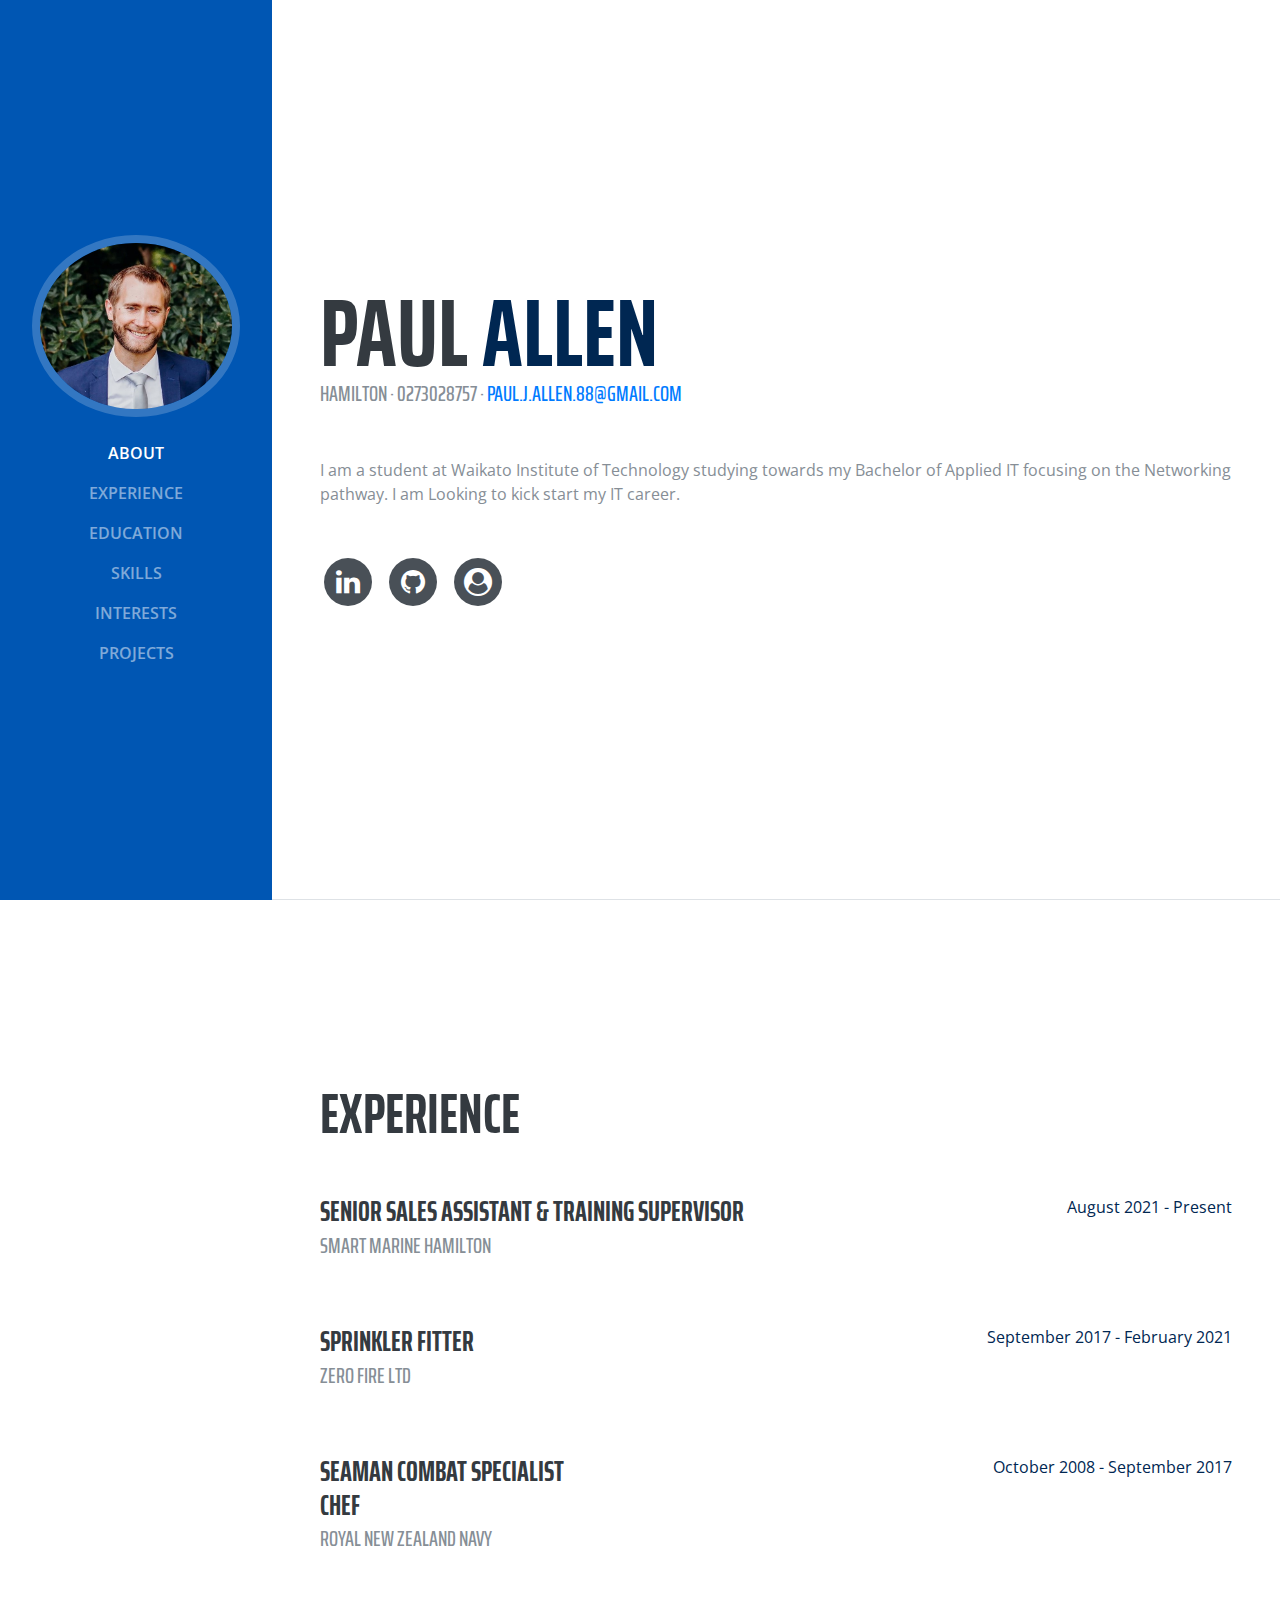
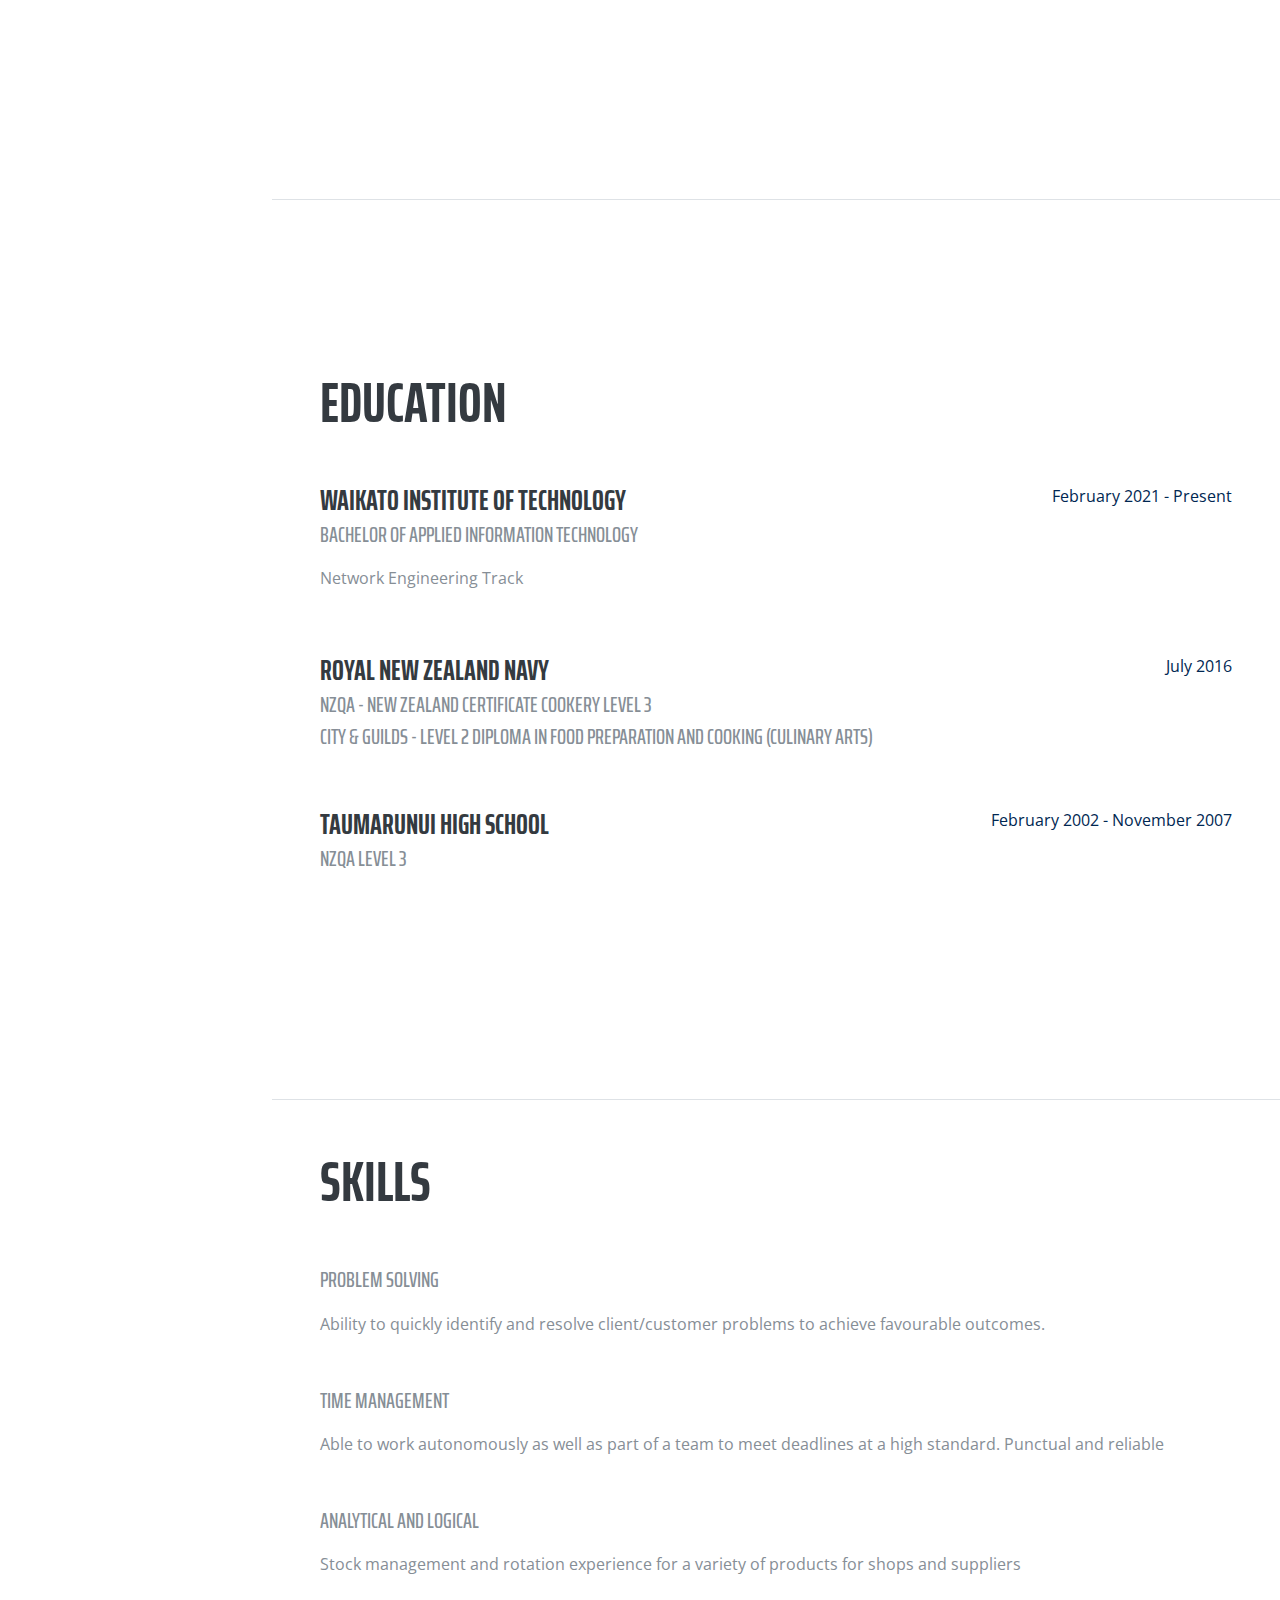
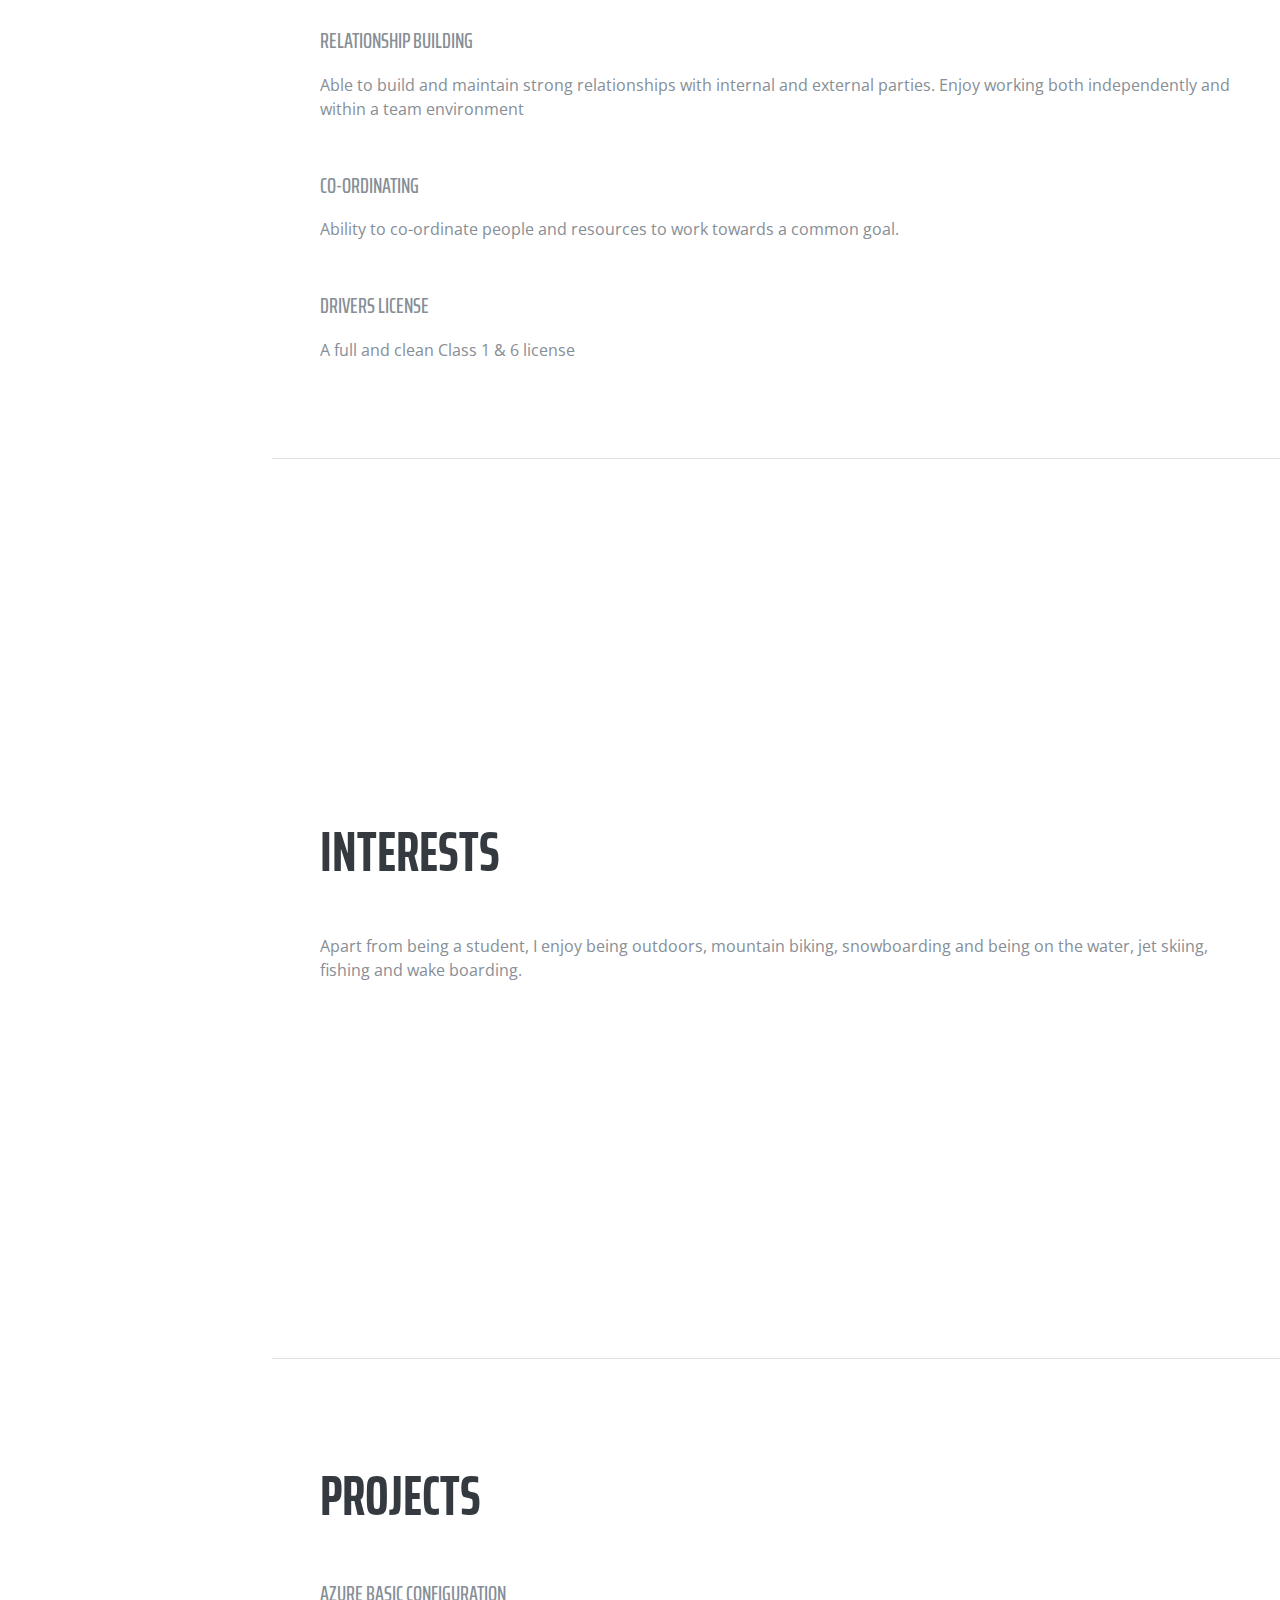
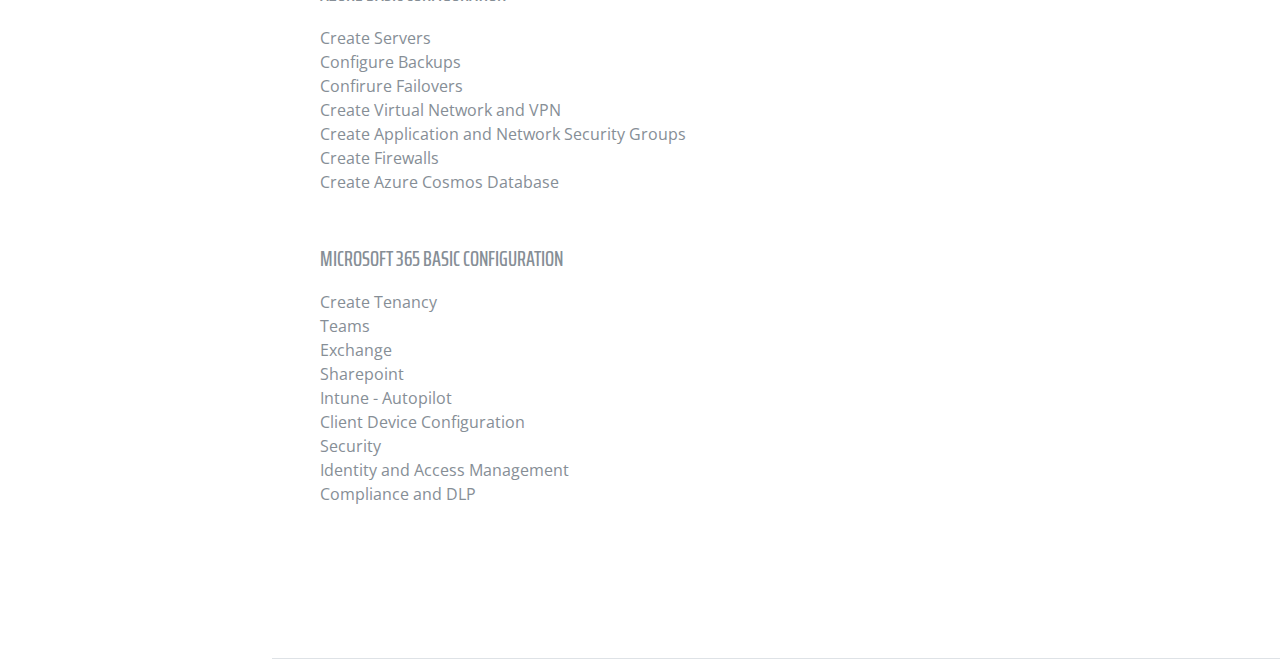
==== commit ac38d826: "Update index.html" ====
--- a/index.html
+++ b/index.html
@@ -8,7 +8,7 @@
     <meta name="description" content="">
     <meta name="author" content="">
 
-    <title>Resume - Start Bootstrap Theme</title>
+    <title>Portfolio</title>
 
     <!-- Bootstrap core CSS -->
     <link href="vendor/bootstrap/css/bootstrap.min.css" rel="stylesheet">
@@ -90,7 +90,7 @@
               </a>
             </li>
             <li class="list-inline-item">
-              <a href="#">
+              <a href="https://www.canva.com/design/DAFPK-HgWis/Oi4h4r9UCL_KD2NT7KbZug/edit?utm_content=DAFPK-HgWis&utm_campaign=designshare&utm_medium=link2&utm_source=sharebutton">
                 <span class="fa-stack fa-lg">
                   <i class="fa fa-circle fa-stack-2x"></i>
                   <i class="fa fa-user-circle fa-stack-1x fa-inverse"></i>
@@ -203,8 +203,8 @@
             Enjoy working both independently and within a team environment
           </p>
 
-          <div class="subheading mb-3">Co-Ordinating</div>
-          <p class="mb-5">Ability to co-ordinate people, resources and stock to work towards a common goal.
+            <div class="subheading mb-3">Co-Ordinating</div>
+          <p class="mb-5">Ability to co-ordinate people and resources to work towards a common goal.
           </p>
 
           <div class="subheading mb-3">Drivers License</div>
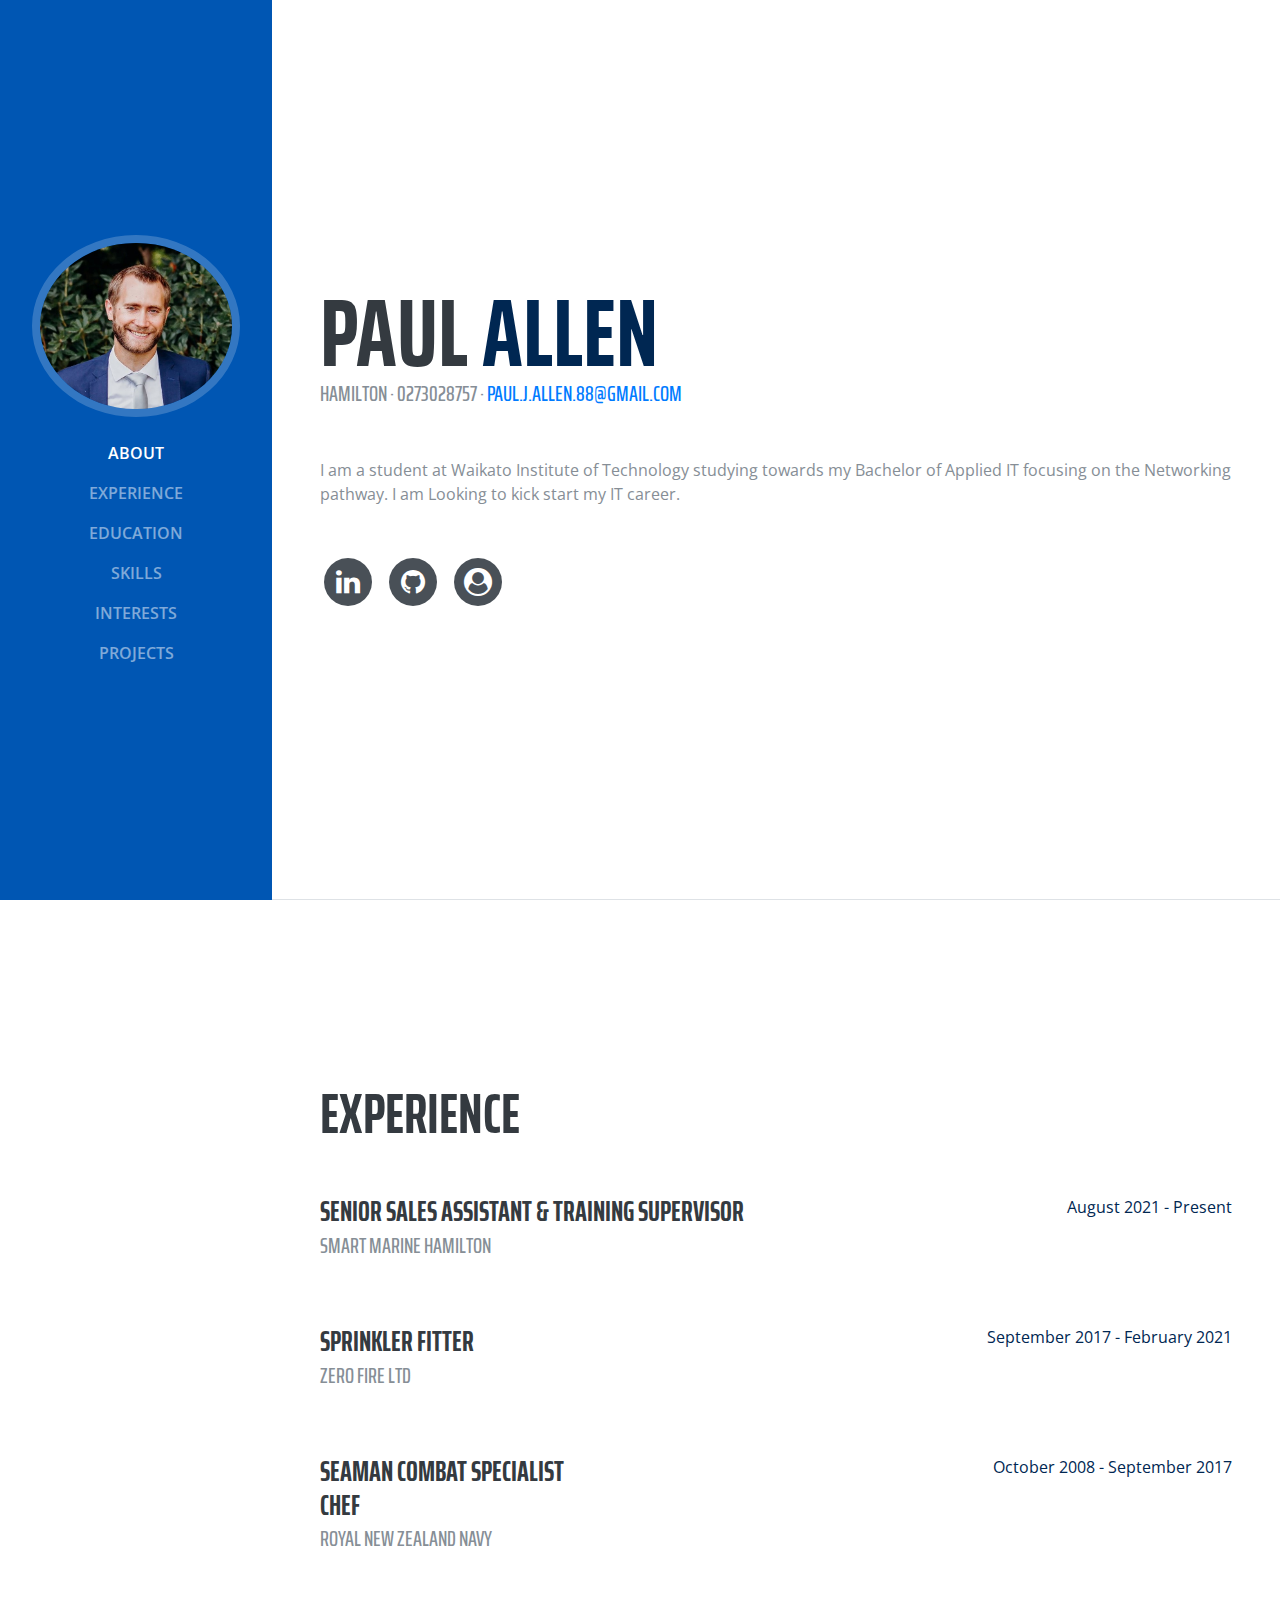
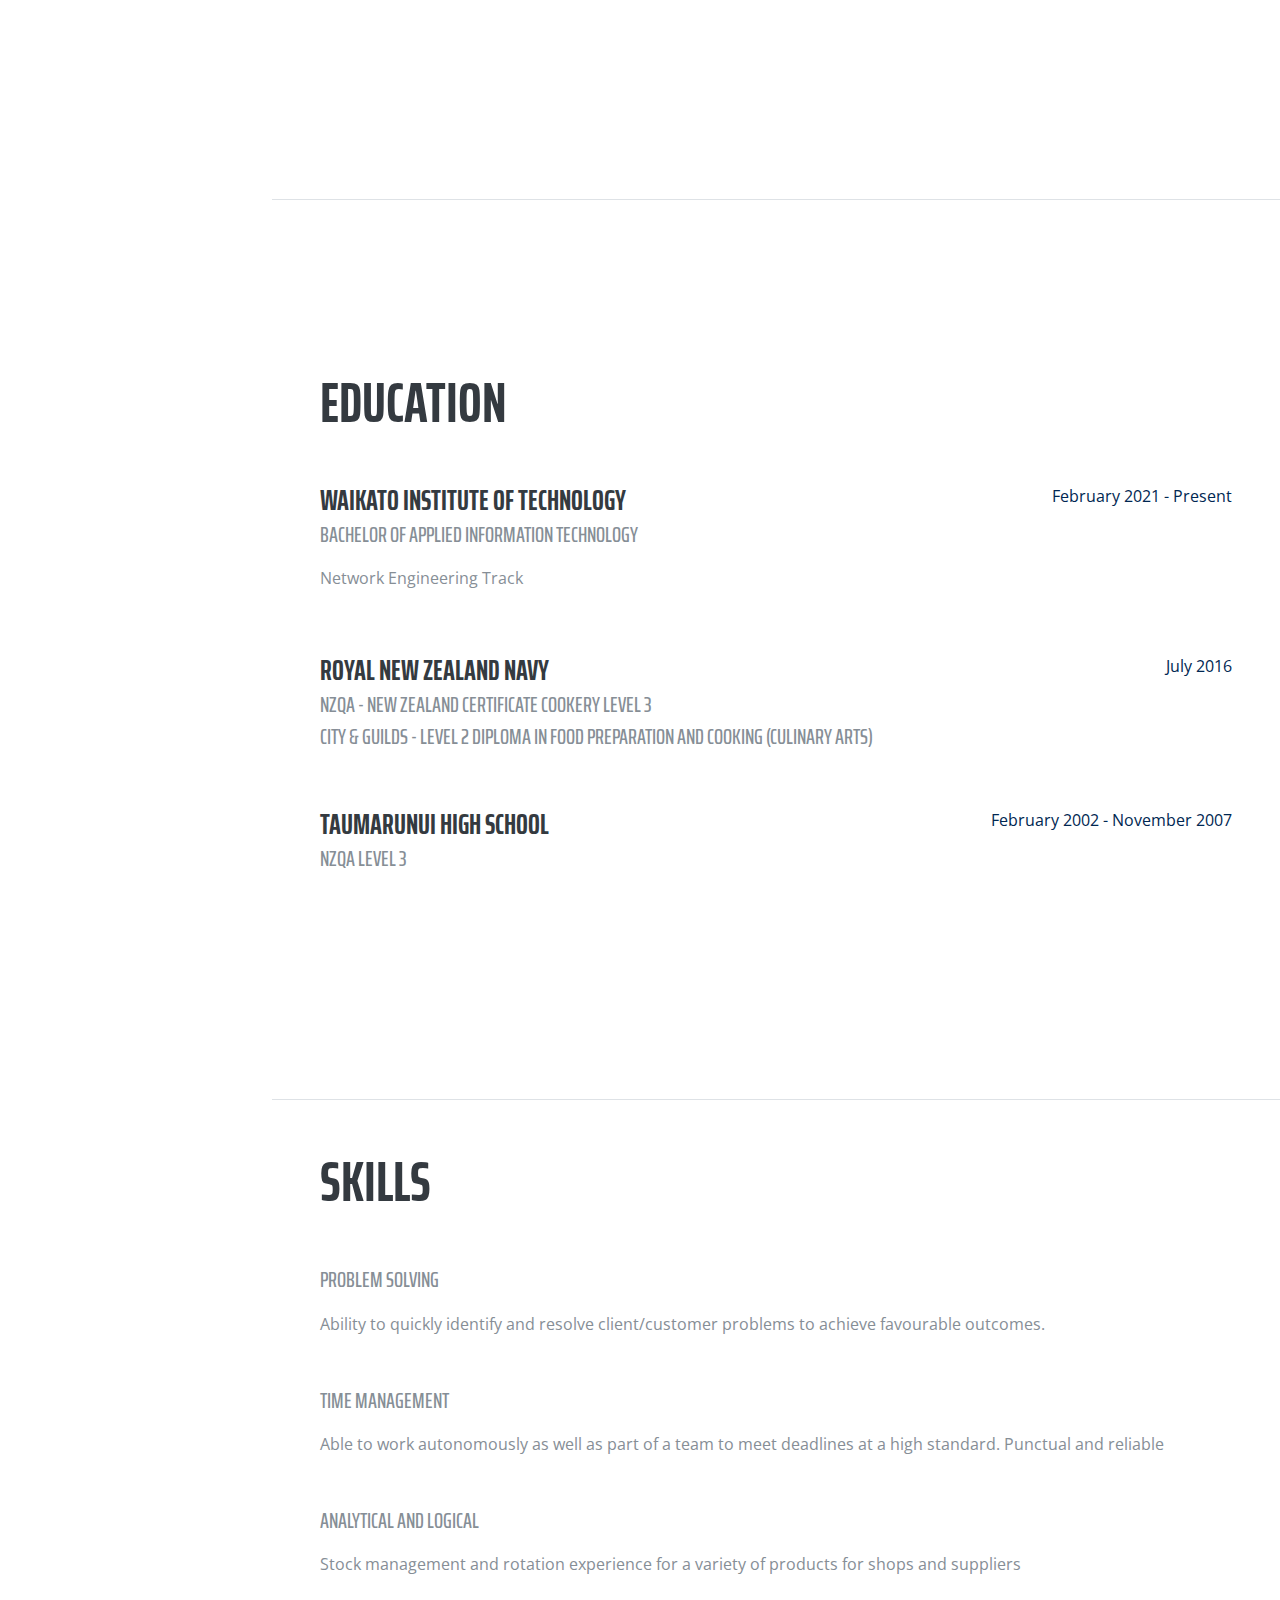
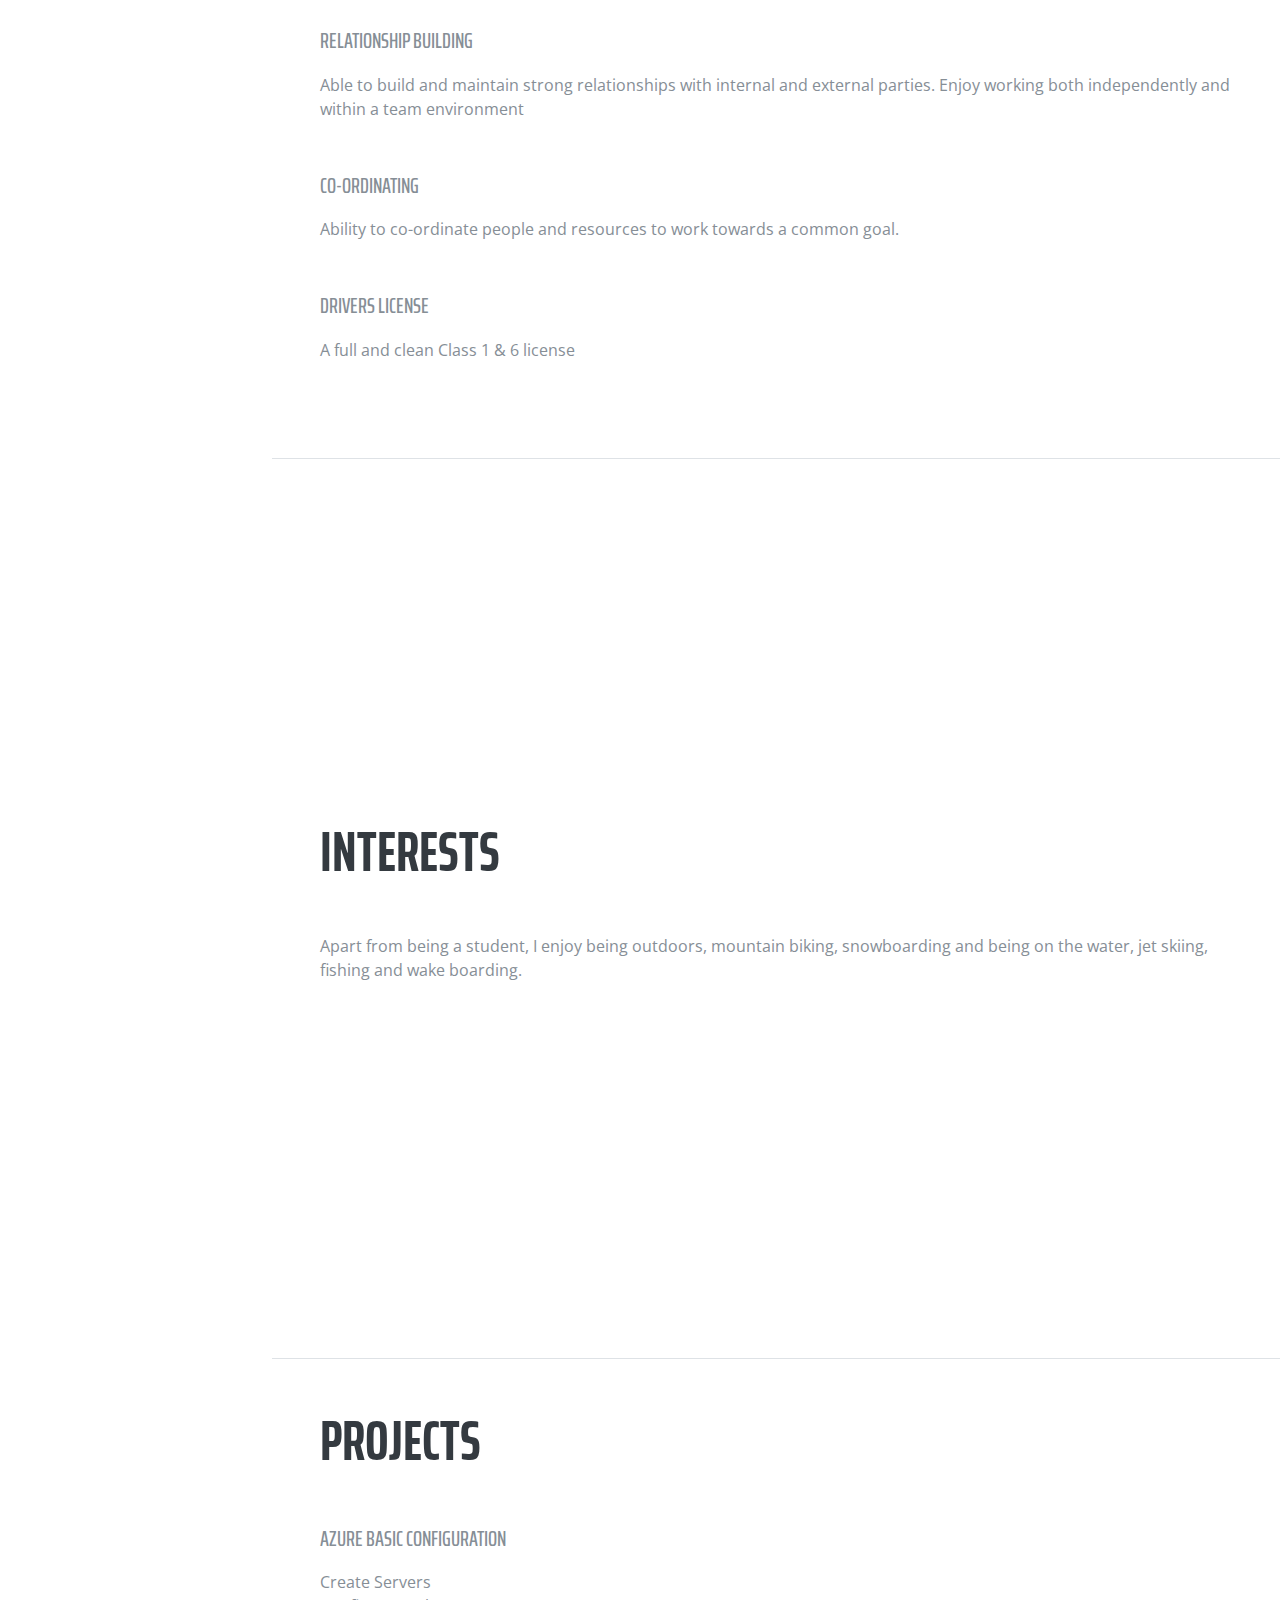
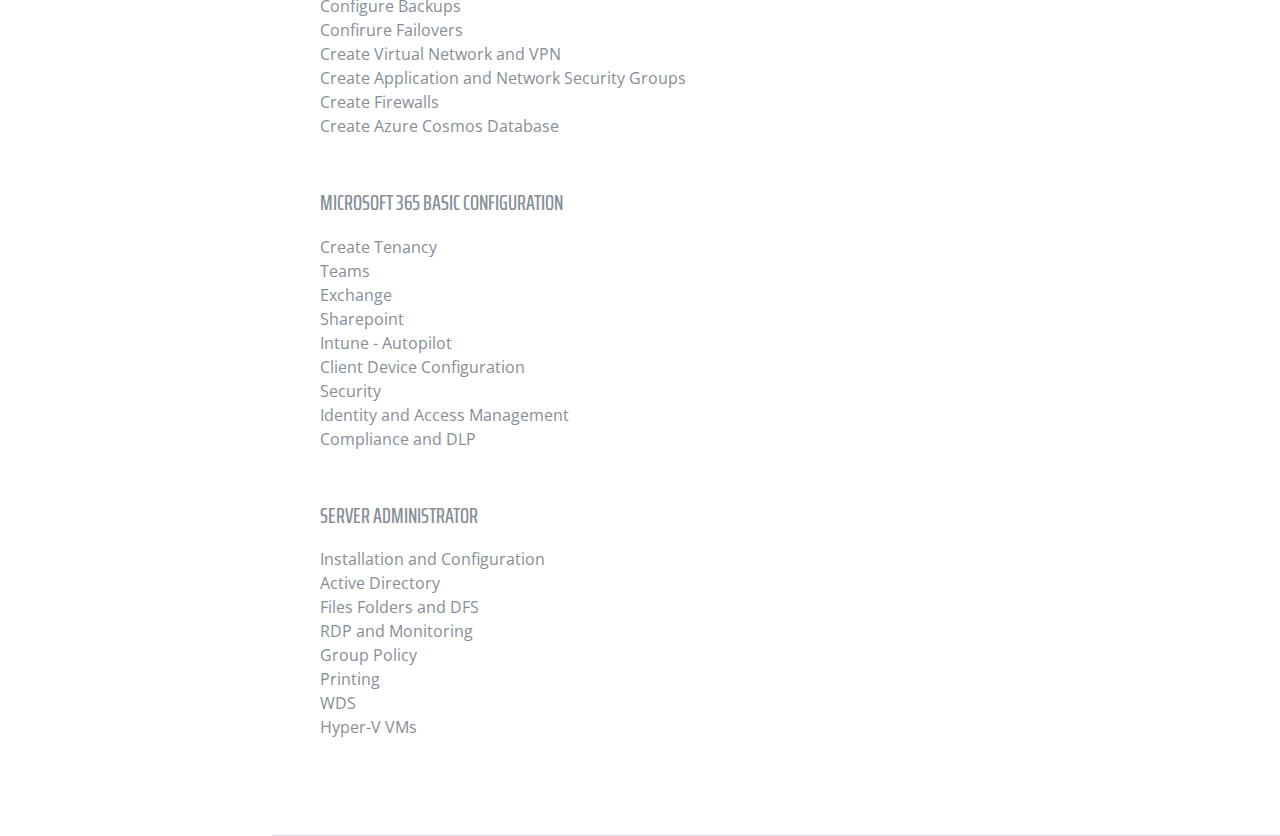
==== commit 53e75340: "Add files via upload" ====
--- a/index.html
+++ b/index.html
@@ -29,7 +29,7 @@
 
     <nav class="navbar navbar-expand-lg navbar-dark bg-primary fixed-top" id="sideNav">
       <a class="navbar-brand js-scroll-trigger" href="#page-top">
-        <span class="d-block d-lg-none">Start Bootstrap</span>
+        <span class="d-block d-lg-none">Portfolio</span>
         <span class="d-none d-lg-block">
           <img class="img-fluid img-profile rounded-circle mx-auto mb-2" src="img/profile.jpg" alt="">
         </span>
@@ -90,7 +90,7 @@
               </a>
             </li>
             <li class="list-inline-item">
-              <a href="https://www.canva.com/design/DAFPK-HgWis/Oi4h4r9UCL_KD2NT7KbZug/edit?utm_content=DAFPK-HgWis&utm_campaign=designshare&utm_medium=link2&utm_source=sharebutton">
+              <a href="https://www.canva.com/design/DAFPK-HgWis/Oi4h4r9UCL_KD2NT7KbZug/view?utm_content=DAFPK-HgWis&utm_campaign=designshare&utm_medium=link2&utm_source=sharebutton">
                 <span class="fa-stack fa-lg">
                   <i class="fa fa-circle fa-stack-2x"></i>
                   <i class="fa fa-user-circle fa-stack-1x fa-inverse"></i>
@@ -203,7 +203,7 @@
             Enjoy working both independently and within a team environment
           </p>
 
-            <div class="subheading mb-3">Co-Ordinating</div>
+          <div class="subheading mb-3">Co-Ordinating</div>
           <p class="mb-5">Ability to co-ordinate people and resources to work towards a common goal.
           </p>
 
@@ -250,7 +250,23 @@
           Compliance and DLP
         </p>
 
-        </div>
+
+        <div class="subheading mb-3">Server Administrator</div>
+        <p class="mb-5">
+          Installation and Configuration<br>
+          Active Directory<br>
+          Files Folders and DFS<br>
+          RDP and Monitoring<br>
+          Group Policy<br>
+          Printing<br>
+          WDS<br>
+          Hyper-V VMs<br>
+
+        </p>
+
+
+
+    </div>
       </section>
 
     </div>
